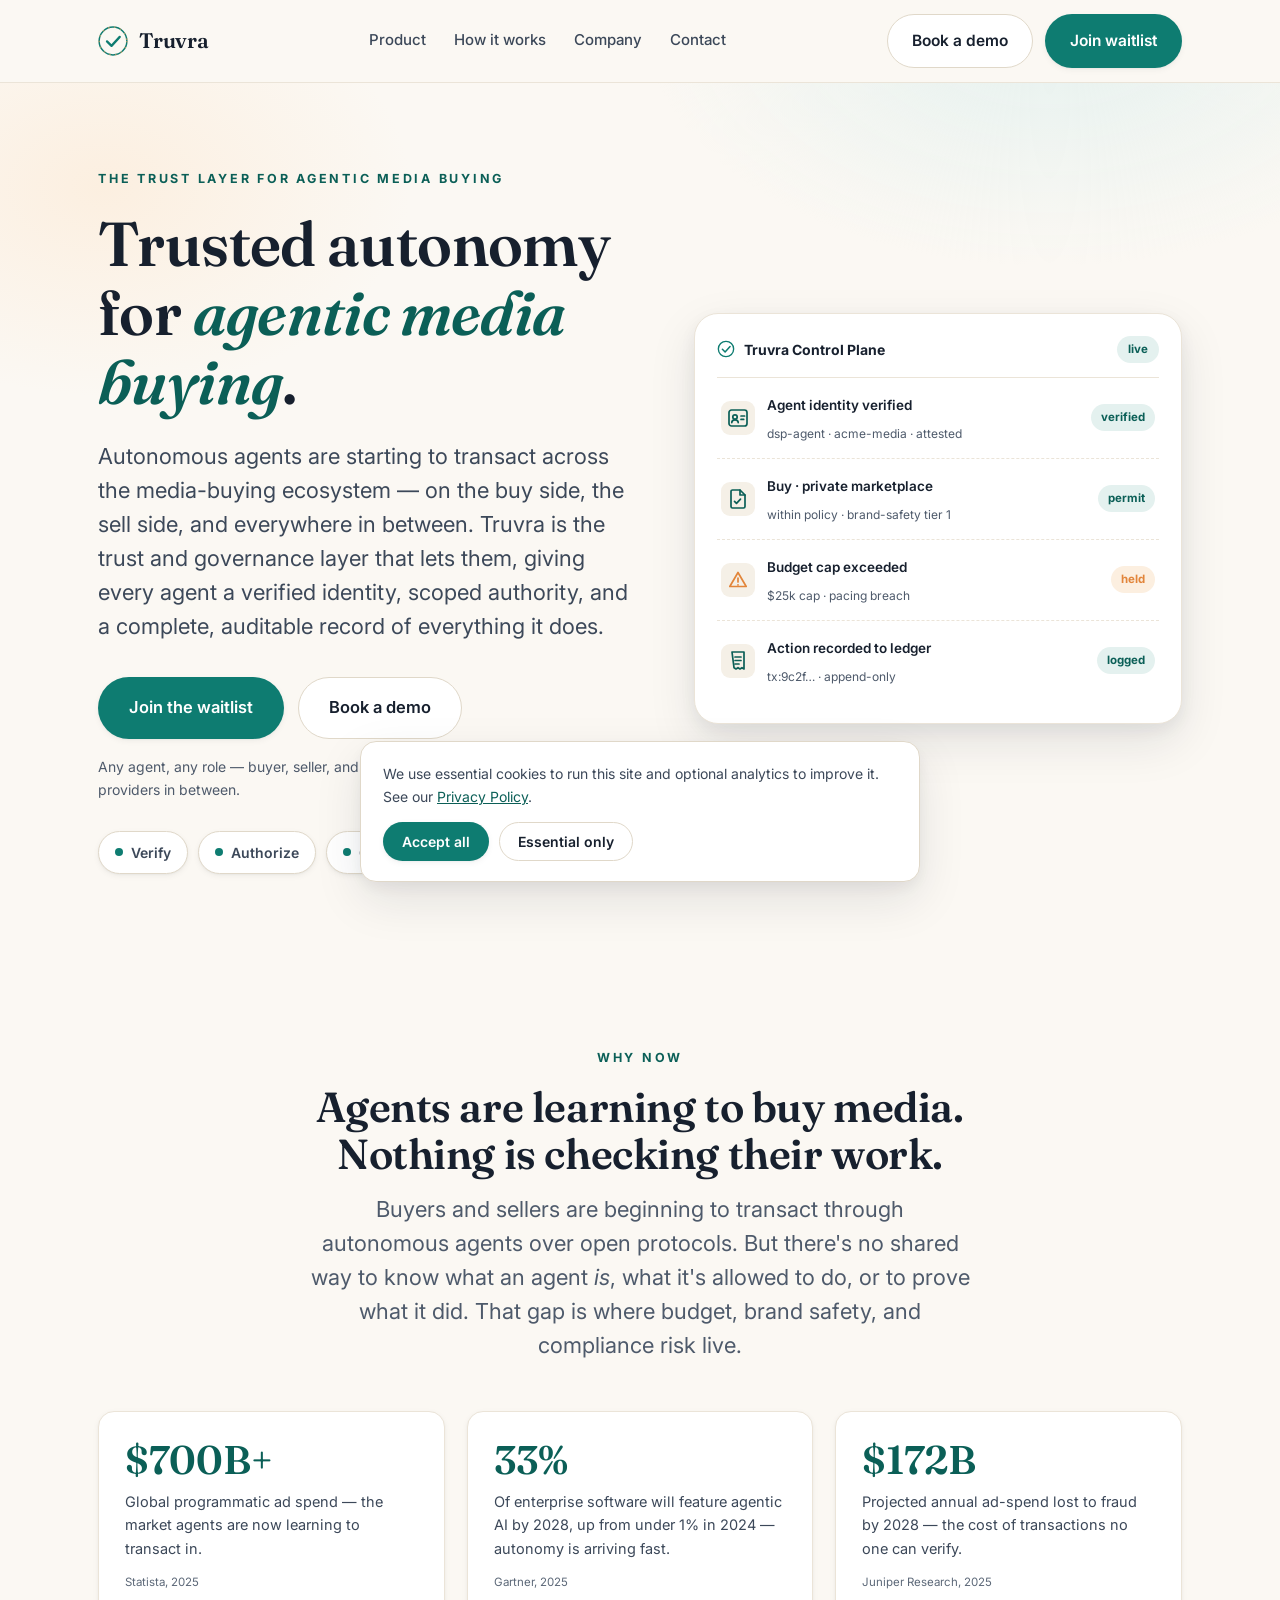
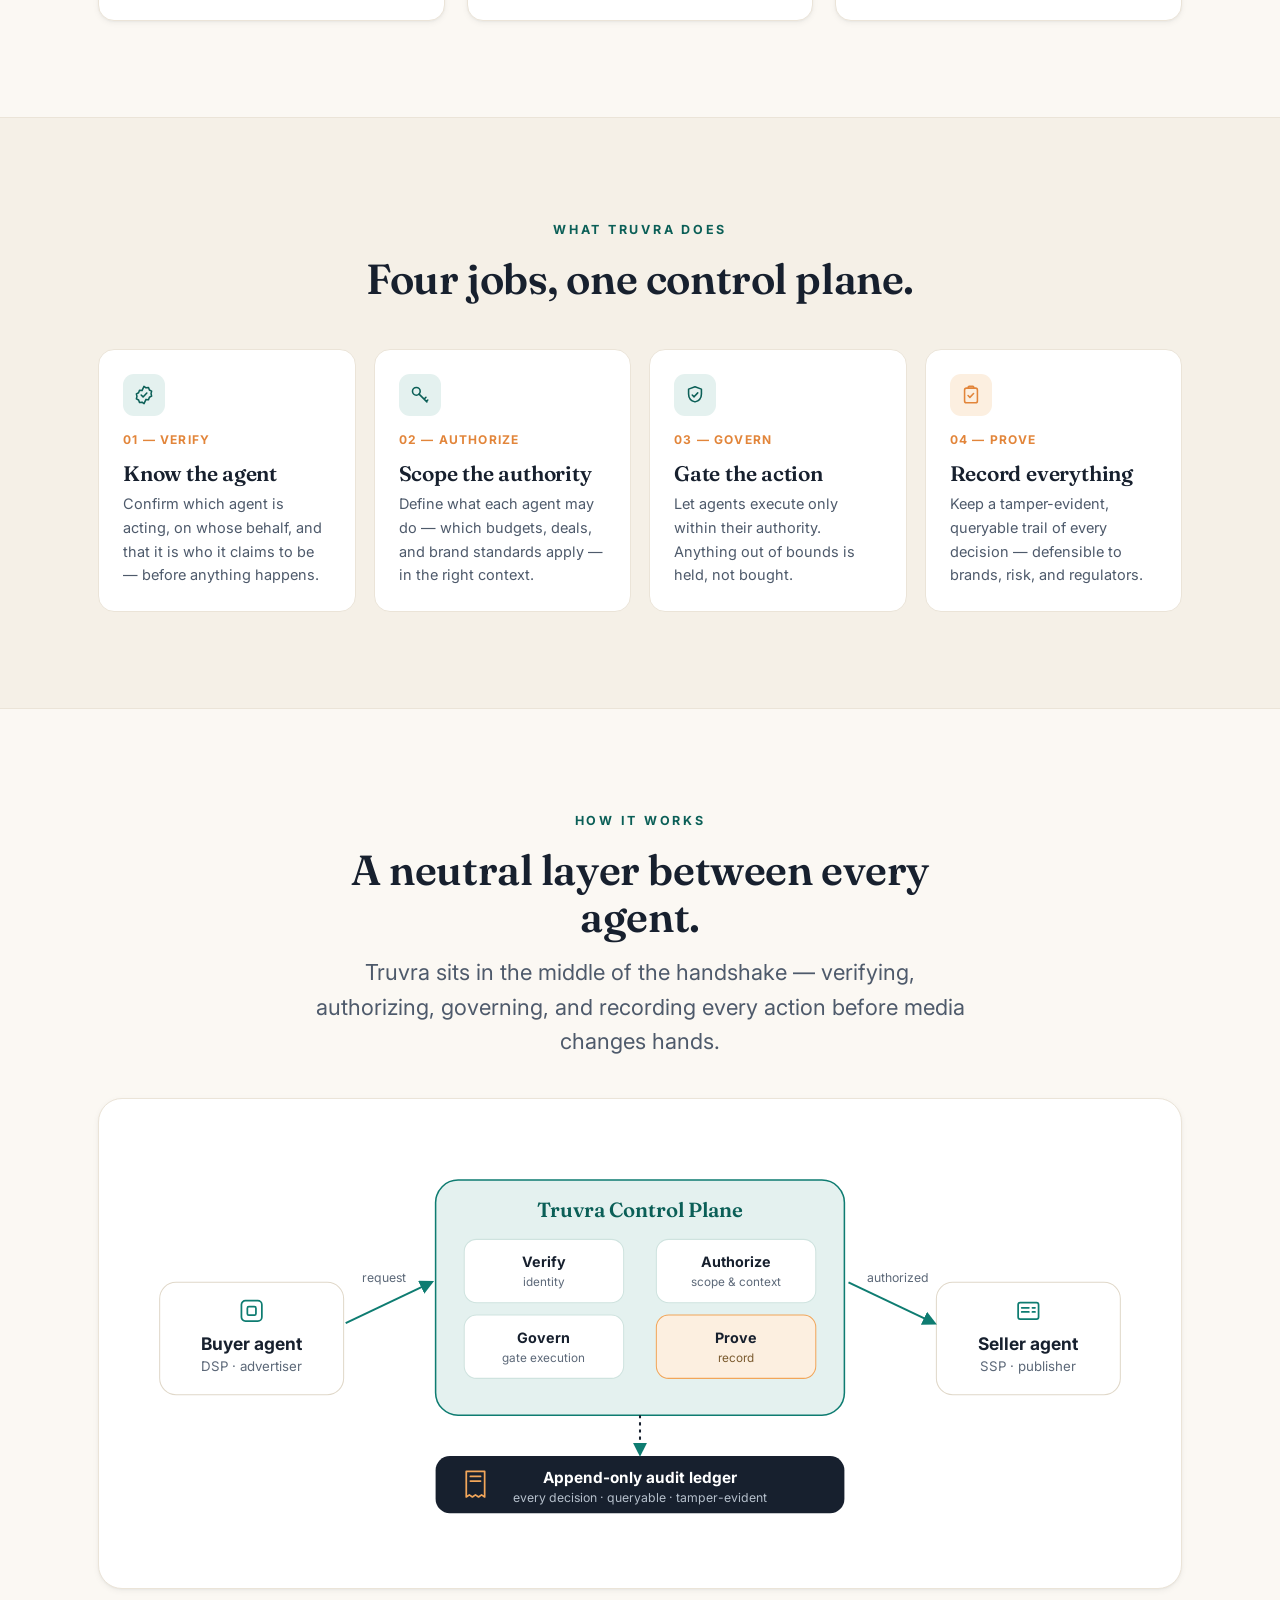
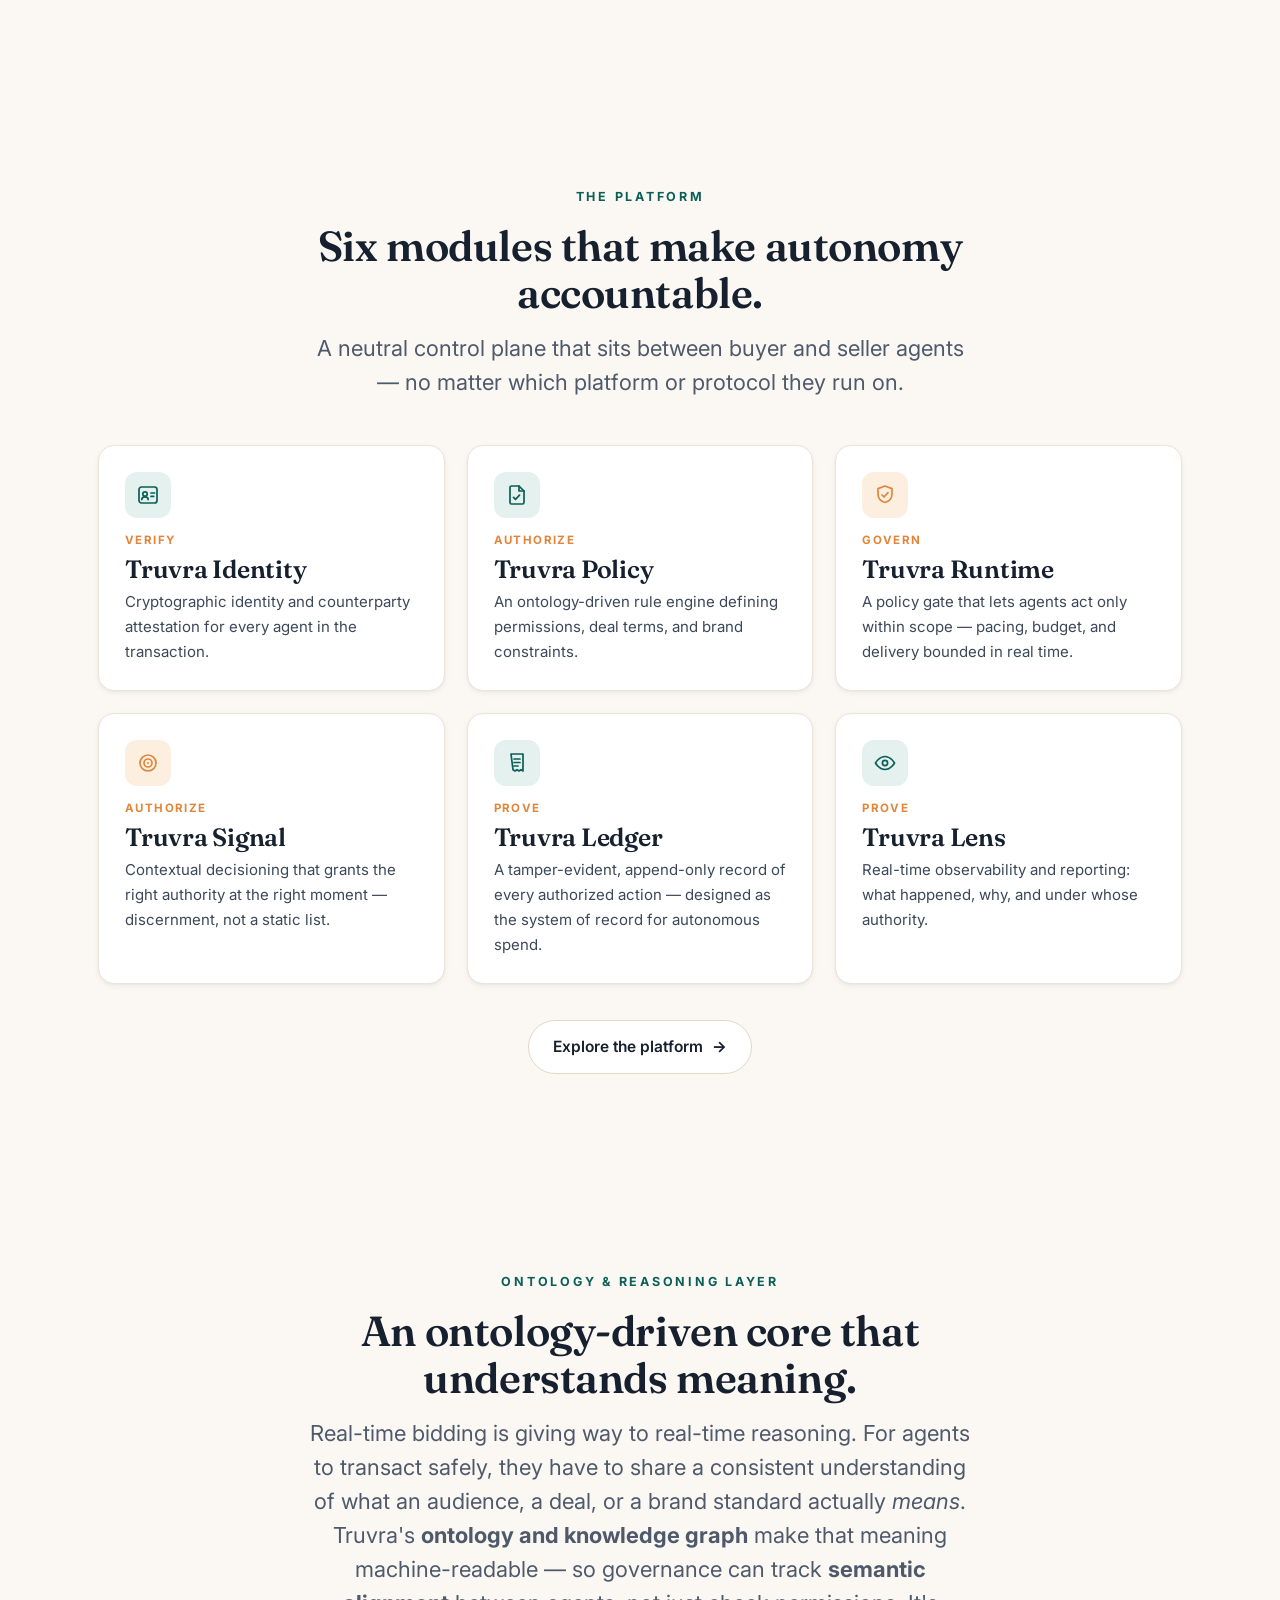
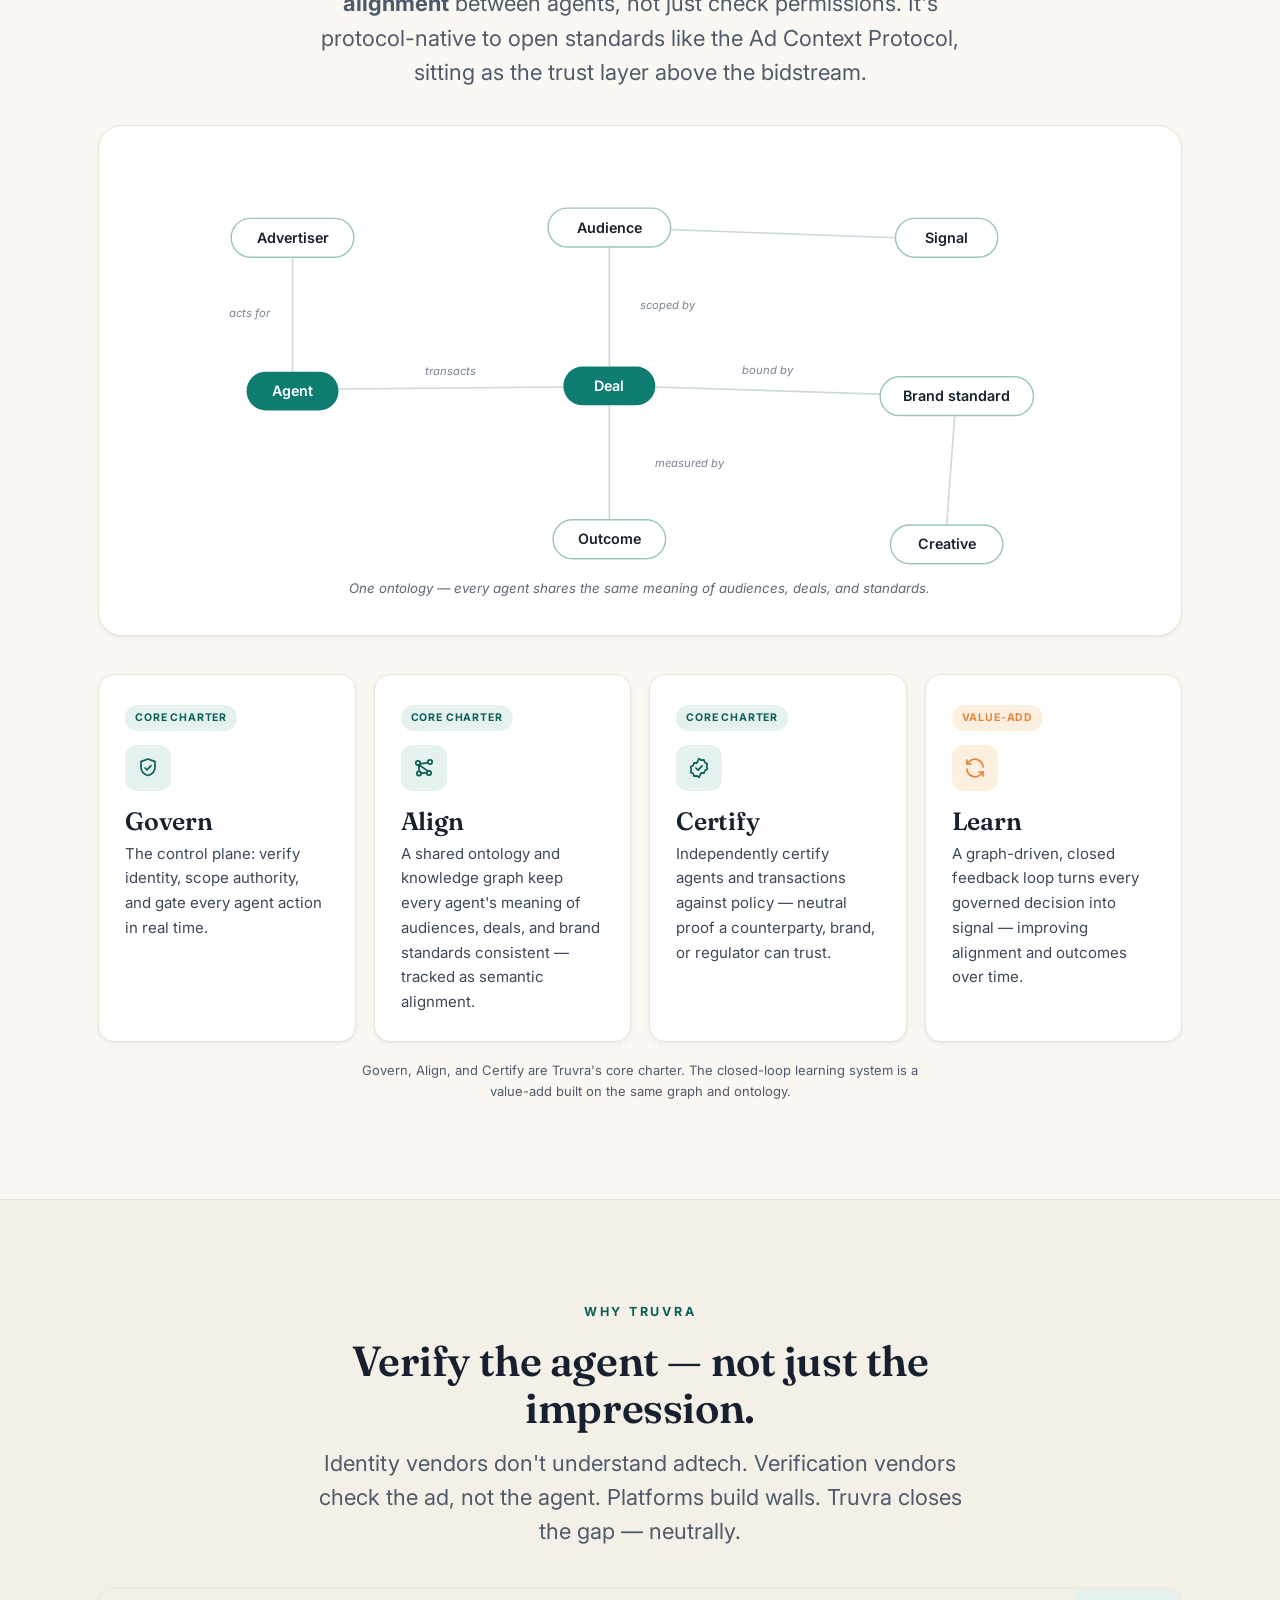
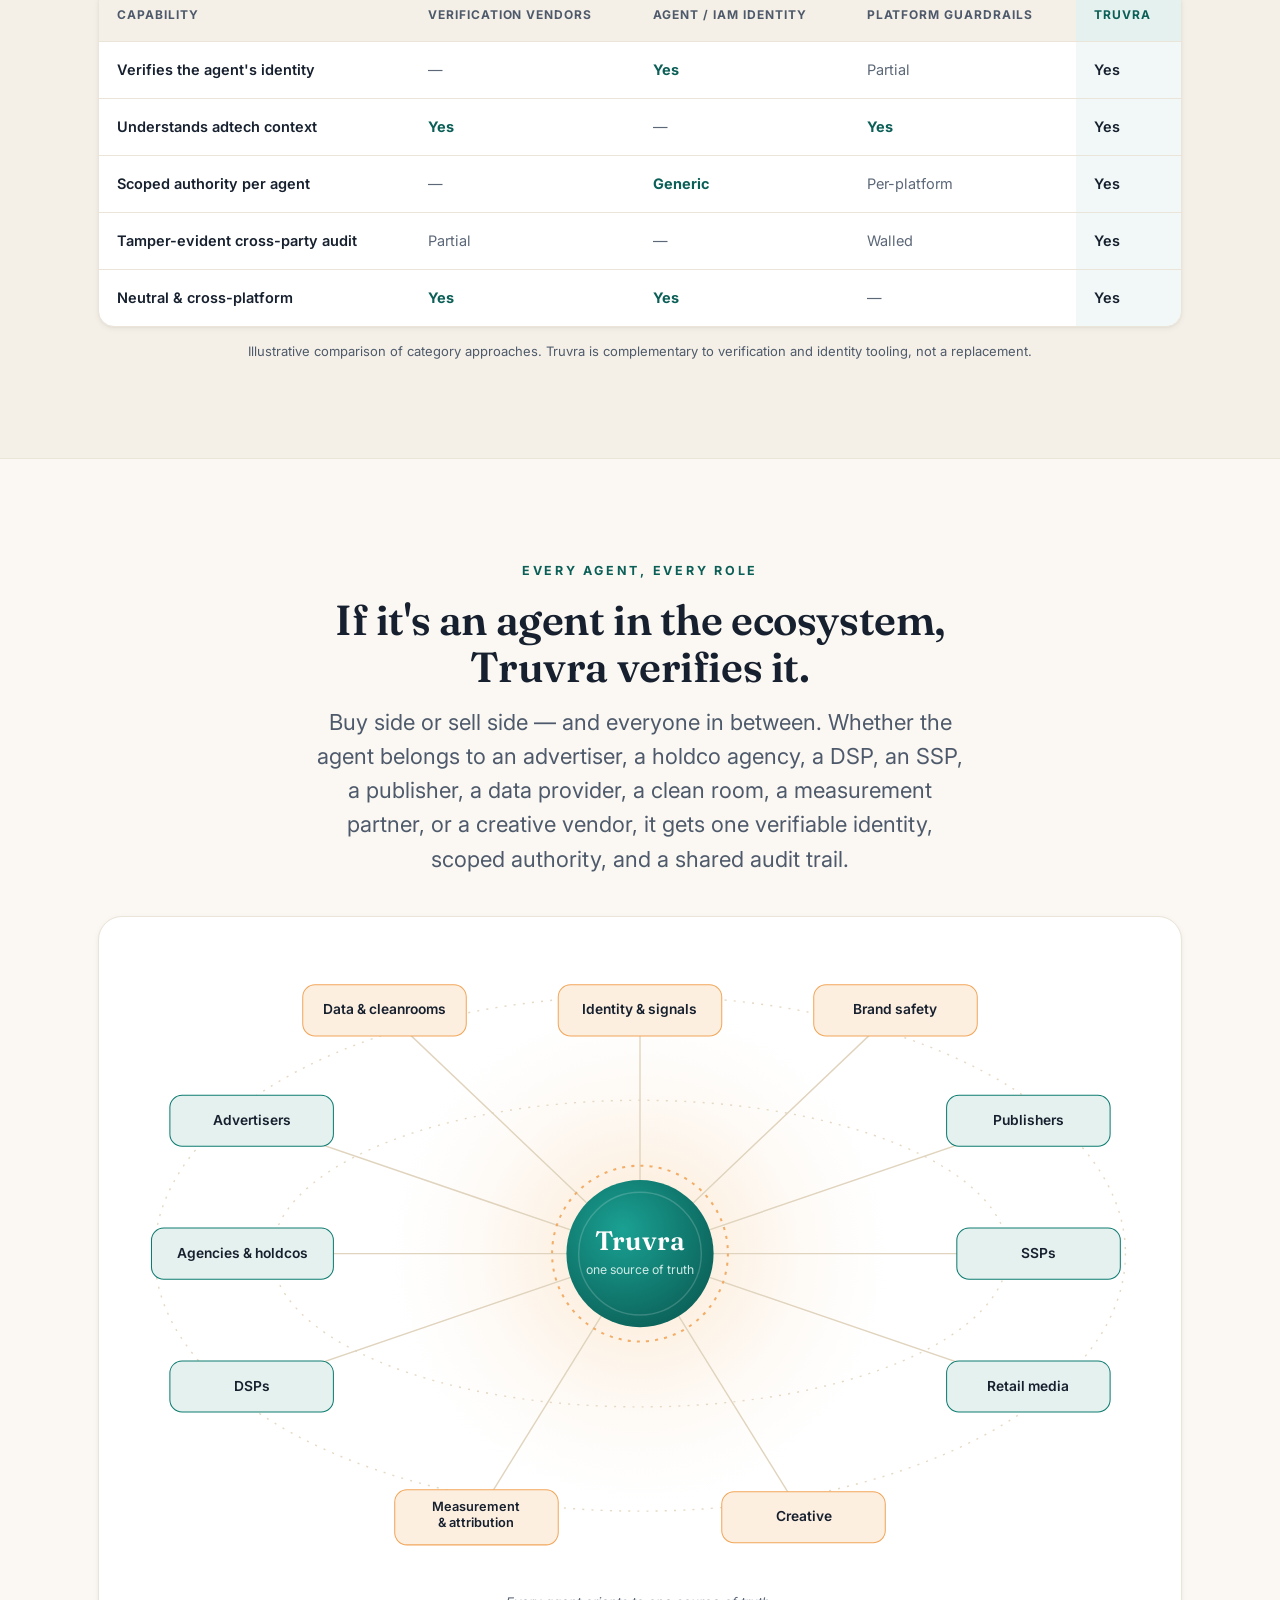
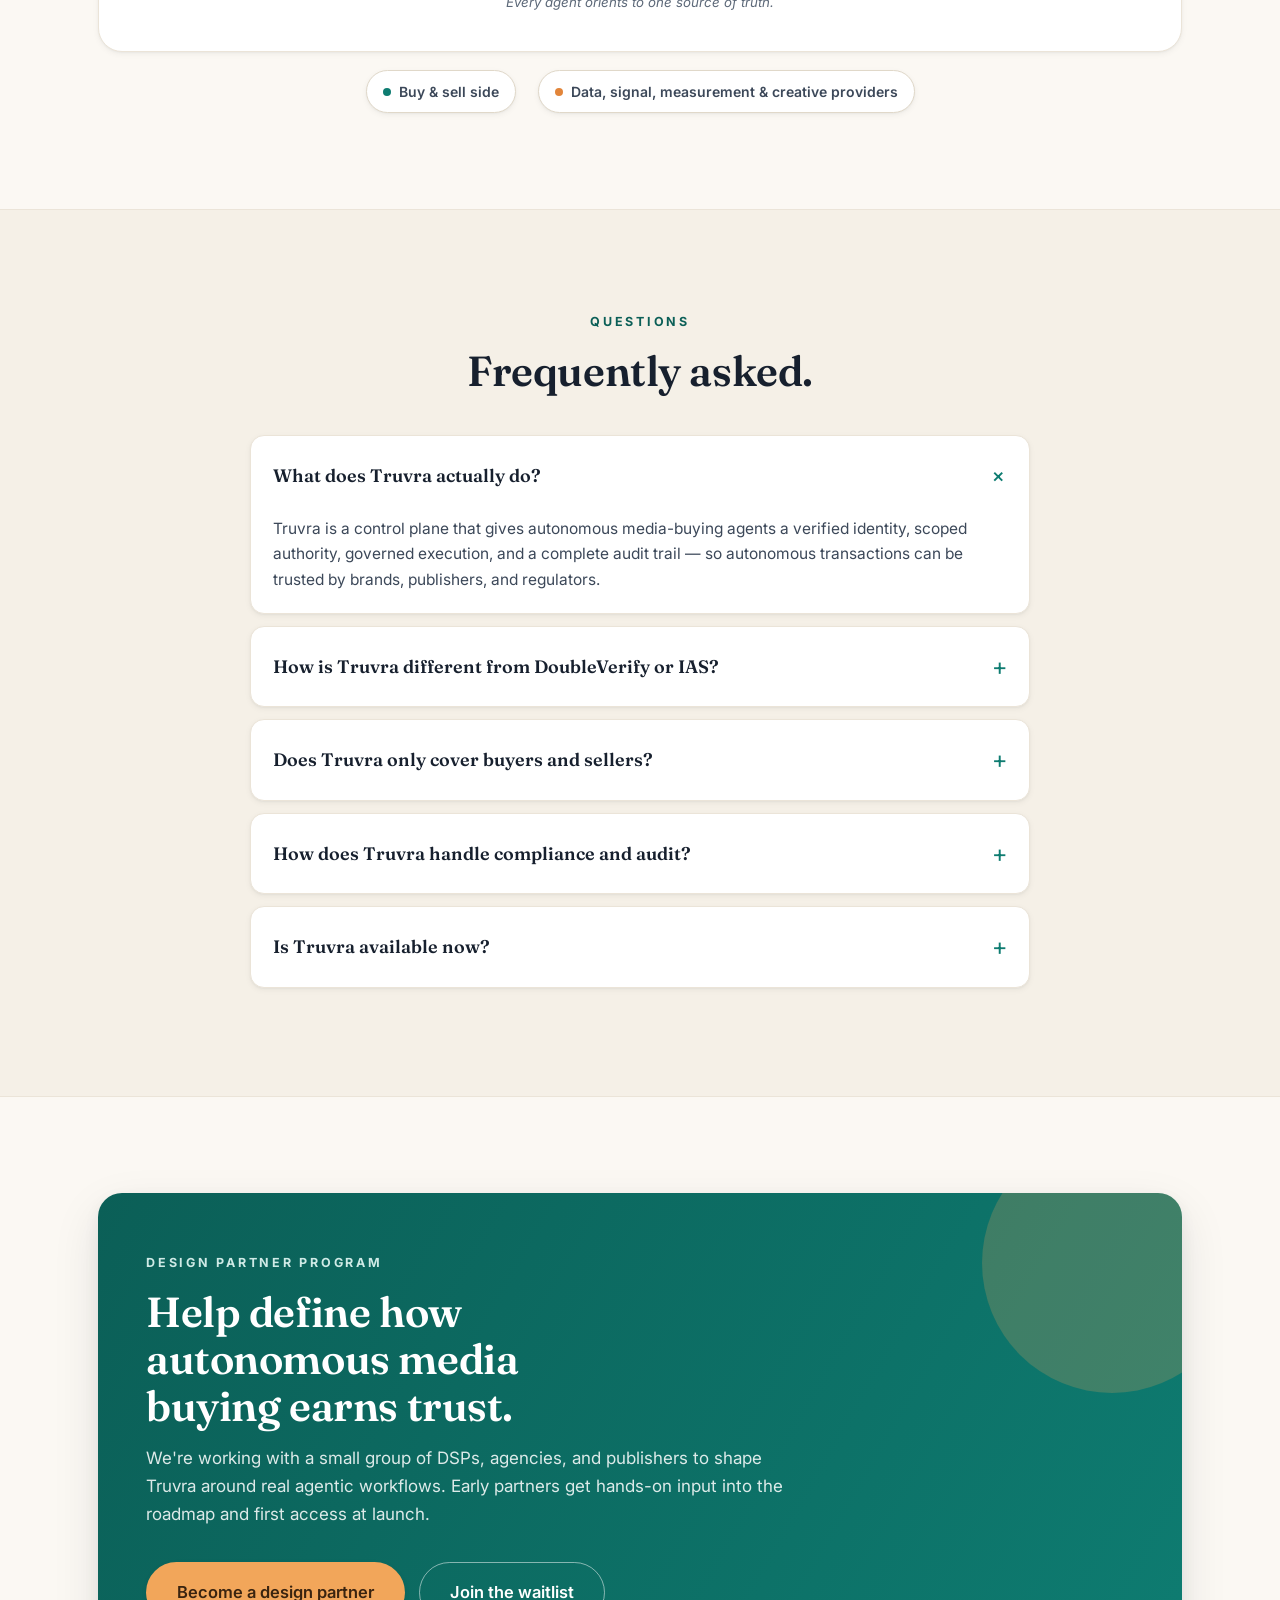
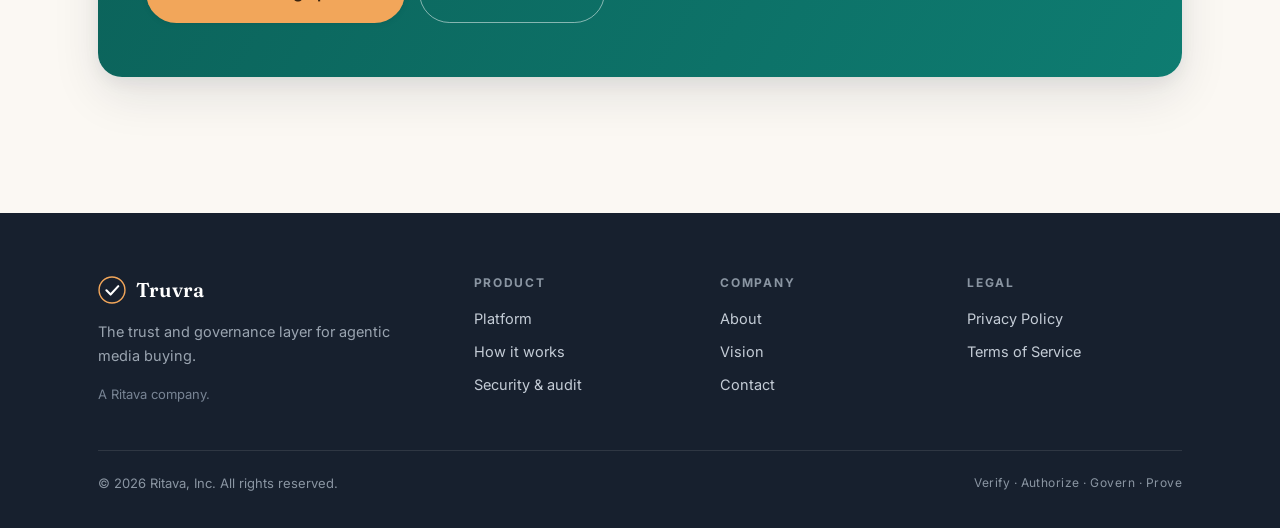
==== index.html @ 0cac8cd8 "Truvra site" ====
<!DOCTYPE html>
<html lang="en">
<head>
<meta charset="UTF-8">
<meta name="viewport" content="width=device-width, initial-scale=1.0">
<title>Truvra — The Trust Layer for Agentic Media Buying</title>
<meta name="description" content="Truvra is the trust and governance layer for agentic media buying. It verifies every agent in the ecosystem — buy side, sell side, and intermediaries like data providers, clean rooms, identity, measurement, and creative — with scoped authority and a complete audit trail.">
<link rel="canonical" href="https://truvra.ai/">
<meta name="theme-color" content="#FBF8F3">
<meta property="og:title" content="Truvra — The Trust Layer for Agentic Media Buying">
<meta property="og:description" content="Verify the agent, not just the impression. Verified identity, scoped authority, and a complete audit trail for autonomous media-buying agents.">
<meta property="og:type" content="website">
<meta property="og:url" content="https://truvra.ai/">
<meta property="og:site_name" content="Truvra">
<meta property="og:image" content="https://truvra.ai/og-image.png">
<meta property="og:image:width" content="1200">
<meta property="og:image:height" content="630">
<meta property="og:image:alt" content="Truvra — the trust layer for agentic media buying">
<meta name="twitter:card" content="summary_large_image">
<meta name="twitter:title" content="Truvra — The Trust Layer for Agentic Media Buying">
<meta name="twitter:description" content="Verify the agent, not just the impression — verified identity, scoped authority, and a complete audit trail for autonomous media buying.">
<meta name="twitter:image" content="https://truvra.ai/og-image.png">
<link rel="icon" href="favicon.svg" type="image/svg+xml">
<link rel="icon" href="favicon-32.png" sizes="32x32">
<link rel="apple-touch-icon" href="apple-touch-icon.png">
<link rel="preconnect" href="https://fonts.googleapis.com">
<link rel="preconnect" href="https://fonts.gstatic.com" crossorigin>
<link href="https://fonts.googleapis.com/css2?family=Fraunces:ital,opsz,wght@0,9..144,400..600;1,9..144,400..600&family=Inter:wght@400;500;600;700&display=swap" rel="stylesheet">
<link rel="stylesheet" href="styles.css">
<script type="application/ld+json">
{"@context":"https://schema.org","@type":"Organization","name":"Truvra","legalName":"Ritava, Inc.","url":"https://truvra.ai","logo":"https://truvra.ai/icon-512.png","description":"The trust and governance layer for agentic media buying.","email":"hello@truvra.ai"}
</script>
<script type="application/ld+json">
{"@context":"https://schema.org","@type":"FAQPage","mainEntity":[
{"@type":"Question","name":"What does Truvra actually do?","acceptedAnswer":{"@type":"Answer","text":"Truvra is a control plane that gives autonomous media-buying agents a verified identity, scoped authority, governed execution, and a complete audit trail — so autonomous transactions can be trusted by brands, publishers, and regulators."}},
{"@type":"Question","name":"How is Truvra different from verification vendors like DoubleVerify or IAS?","acceptedAnswer":{"@type":"Answer","text":"Those vendors verify the ad impression — viewability, brand safety, fraud. Truvra verifies the agent itself: who it is, whether it is authorized, and what it did. It is complementary, not a replacement."}},
{"@type":"Question","name":"Does Truvra only cover buyers and sellers?","acceptedAnswer":{"@type":"Answer","text":"No. Truvra verifies any agent in the media-buying ecosystem: advertisers, agencies and holdcos, DSPs, SSPs, publishers and retail media, plus intermediaries such as data providers, aggregators, clean rooms, identity and signal providers, measurement and attribution, brand safety, and creative."}},
{"@type":"Question","name":"How does Truvra handle compliance and audit?","acceptedAnswer":{"@type":"Answer","text":"Every authorized action is recorded to a tamper-evident, append-only ledger, with reporting designed for finance, risk, and regulatory frameworks like the EU AI Act in mind."}},
{"@type":"Question","name":"Is Truvra available now?","acceptedAnswer":{"@type":"Answer","text":"Truvra is pre-launch. Join the waitlist for launch access, or apply to the design partner program to help shape the product."}}
]}
</script>
</head>
<body>
<a class="skip" href="#main">Skip to content</a>

<!-- icon sprite -->
<svg style="position:absolute;width:0;height:0" aria-hidden="true" focusable="false"><defs>
<symbol id="i-identity" viewBox="0 0 24 24" fill="none" stroke="currentColor" stroke-width="1.7" stroke-linecap="round" stroke-linejoin="round"><rect x="3" y="4" width="18" height="16" rx="2.5"/><circle cx="9" cy="11" r="2.2"/><path d="M5.8 16.6c0-1.9 1.6-2.7 3.2-2.7s3.2.8 3.2 2.7"/><path d="M15 10h3.6M15 13.4h2.7"/></symbol>
<symbol id="i-policy" viewBox="0 0 24 24" fill="none" stroke="currentColor" stroke-width="1.7" stroke-linecap="round" stroke-linejoin="round"><path d="M14 3H6.5A1.5 1.5 0 0 0 5 4.5v15A1.5 1.5 0 0 0 6.5 21h11a1.5 1.5 0 0 0 1.5-1.5V8z"/><path d="M14 3v5h5"/><path d="M8.5 14.4l2 2 4-4.2"/></symbol>
<symbol id="i-runtime" viewBox="0 0 24 24" fill="none" stroke="currentColor" stroke-width="1.7" stroke-linecap="round" stroke-linejoin="round"><path d="M12 3l7 2.6v5.2c0 4.6-3.1 7.6-7 8.7-3.9-1.1-7-4.1-7-8.7V5.6z"/><path d="M9 12l2 2 4-4.3"/></symbol>
<symbol id="i-signal" viewBox="0 0 24 24" fill="none" stroke="currentColor" stroke-width="1.7" stroke-linecap="round" stroke-linejoin="round"><circle cx="12" cy="12" r="8"/><circle cx="12" cy="12" r="4"/><circle cx="12" cy="12" r="1" fill="currentColor" stroke="none"/></symbol>
<symbol id="i-ledger" viewBox="0 0 24 24" fill="none" stroke="currentColor" stroke-width="1.7" stroke-linecap="round" stroke-linejoin="round"><path d="M6 3h12v17l-2-1.3-2 1.3-2-1.3-2 1.3-2-1.3z"/><path d="M9 8h6M9 11.5h6M9 15h4"/></symbol>
<symbol id="i-lens" viewBox="0 0 24 24" fill="none" stroke="currentColor" stroke-width="1.7" stroke-linecap="round" stroke-linejoin="round"><path d="M2.5 12S6 5.5 12 5.5 21.5 12 21.5 12 18 18.5 12 18.5 2.5 12 2.5 12z"/><circle cx="12" cy="12" r="2.6"/></symbol>
<symbol id="i-verify" viewBox="0 0 24 24" fill="none" stroke="currentColor" stroke-width="1.7" stroke-linecap="round" stroke-linejoin="round"><path d="M12 2.6l2.2 1.6 2.7-.3 1 2.6 2.4 1.3-.6 2.7.6 2.7-2.4 1.3-1 2.6-2.7-.3L12 21.4l-2.2-1.6-2.7.3-1-2.6-2.4-1.3.6-2.7-.6-2.7 2.4-1.3 1-2.6 2.7.3z"/><path d="M8.9 12l2.1 2.1 4.1-4.3"/></symbol>
<symbol id="i-key" viewBox="0 0 24 24" fill="none" stroke="currentColor" stroke-width="1.7" stroke-linecap="round" stroke-linejoin="round"><circle cx="8" cy="8" r="4.2"/><path d="M11 11l8.5 8.5M16.5 16.5l2-2M19 19l1.5-1.5"/></symbol>
<symbol id="i-clipboard" viewBox="0 0 24 24" fill="none" stroke="currentColor" stroke-width="1.7" stroke-linecap="round" stroke-linejoin="round"><rect x="5" y="4.5" width="14" height="16" rx="2"/><path d="M9 4.5V3.6a1 1 0 0 1 1-1h4a1 1 0 0 1 1 1v.9"/><path d="M8.8 12.6l2 2 4-4.2"/></symbol>
<symbol id="i-alert" viewBox="0 0 24 24" fill="none" stroke="currentColor" stroke-width="1.7" stroke-linecap="round" stroke-linejoin="round"><path d="M12 4.5l8.2 14h-16.4z"/><path d="M12 10v4M12 16.8v.1"/></symbol>
<symbol id="i-agent" viewBox="0 0 24 24" fill="none" stroke="currentColor" stroke-width="1.7" stroke-linecap="round" stroke-linejoin="round"><rect x="6" y="6" width="12" height="12" rx="2.4"/><rect x="9.5" y="9.5" width="5" height="5" rx="1"/><path d="M9 6V3.6M15 6V3.6M9 20.4V18M15 20.4V18M6 9H3.6M6 15H3.6M20.4 9H18M20.4 15H18"/></symbol>
<symbol id="i-brand" viewBox="0 0 24 24" fill="none" stroke="currentColor" stroke-width="1.7" stroke-linecap="round" stroke-linejoin="round"><rect x="5" y="3.5" width="14" height="17" rx="1.5"/><path d="M9 7h2M13 7h2M9 10.5h2M13 10.5h2M9 14h2M13 14h2"/><path d="M10.5 20.5v-3h3v3"/></symbol>
<symbol id="i-publisher" viewBox="0 0 24 24" fill="none" stroke="currentColor" stroke-width="1.7" stroke-linecap="round" stroke-linejoin="round"><rect x="3.5" y="5" width="17" height="14" rx="1.8"/><path d="M7 9h6M7 12h6M7 15h4M15.5 9h2.5M15.5 12.5h2.5"/></symbol>
<symbol id="i-risk" viewBox="0 0 24 24" fill="none" stroke="currentColor" stroke-width="1.7" stroke-linecap="round" stroke-linejoin="round"><path d="M12 4v16M7.5 20h9M5 8.5h14"/><path d="M5 8.5L2.8 13a2.6 2.6 0 0 0 4.4 0z"/><path d="M19 8.5L16.8 13a2.6 2.6 0 0 0 4.4 0z"/><path d="M12 5.2L5.2 8M12 5.2L18.8 8"/></symbol>
<symbol id="i-compass" viewBox="0 0 24 24" fill="none" stroke="currentColor" stroke-width="1.7" stroke-linecap="round" stroke-linejoin="round"><circle cx="12" cy="12" r="8.5"/><path d="M15.4 8.6l-1.7 4.7-4.7 1.7 1.7-4.7z"/></symbol>
<symbol id="i-check" viewBox="0 0 24 24" fill="none" stroke="currentColor" stroke-width="2" stroke-linecap="round" stroke-linejoin="round"><path d="M5 12.5l4.5 4.5L19 7"/></symbol>
<symbol id="i-database" viewBox="0 0 24 24" fill="none" stroke="currentColor" stroke-width="1.7" stroke-linecap="round" stroke-linejoin="round"><ellipse cx="12" cy="6" rx="7" ry="3"/><path d="M5 6v12c0 1.7 3.1 3 7 3s7-1.3 7-3V6"/><path d="M5 12c0 1.7 3.1 3 7 3s7-1.3 7-3"/></symbol>
<symbol id="i-graph" viewBox="0 0 24 24" fill="none" stroke="currentColor" stroke-width="1.7" stroke-linecap="round" stroke-linejoin="round"><circle cx="6" cy="7" r="2.2"/><circle cx="18" cy="6" r="2.2"/><circle cx="17" cy="17" r="2.2"/><circle cx="7" cy="17.5" r="2.2"/><path d="M8.1 7.8l7.8-1.2M7.6 9.1l8.6 6.3M9 17.2l6-.4M6.7 9.1l.6 6.3"/></symbol>
<symbol id="i-loop" viewBox="0 0 24 24" fill="none" stroke="currentColor" stroke-width="1.7" stroke-linecap="round" stroke-linejoin="round"><path d="M20 11A8 8 0 0 0 6.3 5.7L4 8"/><path d="M4 13a8 8 0 0 0 13.7 5.3L20 16"/><path d="M4 4v4h4M20 20v-4h-4"/></symbol>
</defs></svg>

<!-- NAV -->
<nav class="nav">
  <div class="nav-inner">
    <a class="brand" href="index.html">
      <svg class="logo" viewBox="0 0 40 40" fill="none" aria-hidden="true"><circle cx="20" cy="20" r="18.5" stroke="#0E7C71" stroke-width="2"/><path d="M12 20.5L18 26.5L29 14.5" stroke="#0E7C71" stroke-width="3" stroke-linecap="round" stroke-linejoin="round"/><circle cx="20" cy="20" r="18.5" stroke="#F2A65A" stroke-width="2" stroke-dasharray="2 6" opacity="0.6"/></svg>
      Truvra
    </a>
    <div class="nav-links">
      <a href="product.html">Product</a>
      <a href="index.html#how">How it works</a>
      <a href="company.html">Company</a>
      <a href="contact.html">Contact</a>
    </div>
    <div class="nav-cta">
      <a class="btn btn-ghost" href="contact.html#demo">Book a demo</a>
      <a class="btn btn-primary" href="contact.html#waitlist">Join waitlist</a>
    </div>
    <button class="nav-toggle" aria-label="Open menu" aria-expanded="false">&#9776;</button>
  </div>
</nav>

<!-- HERO -->
<header class="hero" id="main" tabindex="-1">
  <div class="wrap hero-grid">
    <div>
      <span class="eyebrow">The trust layer for agentic media buying</span>
      <h1 style="margin-top:18px">Trusted autonomy for <span class="serif-em">agentic media buying</span>.</h1>
      <p class="lede">Autonomous agents are starting to transact across the media-buying ecosystem — on the buy side, the sell side, and everywhere in between. Truvra is the trust and governance layer that lets them, giving every agent a verified identity, scoped authority, and a complete, auditable record of everything it does.</p>
      <div class="hero-cta">
        <a class="btn btn-primary btn-lg" href="contact.html#waitlist">Join the waitlist</a>
        <a class="btn btn-ghost btn-lg" href="contact.html#demo">Book a demo</a>
      </div>
      <p class="hero-note">Any agent, any role — buyer, seller, and the data, signal, measurement &amp; creative providers in between.</p>
      <div class="pillars">
        <span class="chip"><span class="dot"></span>Verify</span>
        <span class="chip"><span class="dot"></span>Authorize</span>
        <span class="chip"><span class="dot"></span>Govern</span>
        <span class="chip warm"><span class="dot"></span>Prove</span>
      </div>
    </div>

    <div>
      <div class="cp-card">
        <div class="cp-head">
          <span class="cp-title">
            <svg width="18" height="18" viewBox="0 0 40 40" fill="none" aria-hidden="true"><circle cx="20" cy="20" r="17" stroke="#0E7C71" stroke-width="3"/><path d="M12 20.5L18 26.5L29 14.5" stroke="#0E7C71" stroke-width="3.4" stroke-linecap="round" stroke-linejoin="round"/></svg>
            Truvra Control Plane
          </span>
          <span class="cp-badge">live</span>
        </div>
        <div class="cp-row">
          <span class="cp-ic"><svg aria-hidden="true"><use href="#i-identity"/></svg></span>
          <span><span class="t">Agent identity verified</span><br><span class="s">dsp-agent · acme-media · attested</span></span>
          <span class="cp-status cp-ok">verified</span>
        </div>
        <div class="cp-row">
          <span class="cp-ic"><svg aria-hidden="true"><use href="#i-policy"/></svg></span>
          <span><span class="t">Buy · private marketplace</span><br><span class="s">within policy · brand-safety tier 1</span></span>
          <span class="cp-status cp-ok">permit</span>
        </div>
        <div class="cp-row">
          <span class="cp-ic hold"><svg aria-hidden="true"><use href="#i-alert"/></svg></span>
          <span><span class="t">Budget cap exceeded</span><br><span class="s">$25k cap · pacing breach</span></span>
          <span class="cp-status cp-hold">held</span>
        </div>
        <div class="cp-row">
          <span class="cp-ic"><svg aria-hidden="true"><use href="#i-ledger"/></svg></span>
          <span><span class="t">Action recorded to ledger</span><br><span class="s">tx:9c2f… · append-only</span></span>
          <span class="cp-status cp-ok">logged</span>
        </div>
      </div>
    </div>
  </div>
</header>


<!-- PROBLEM / WHY NOW -->
<section class="section" id="why">
  <div class="wrap">
    <div class="center mx-auto maxch reveal" style="margin-bottom:48px">
      <span class="eyebrow">Why now</span>
      <h2 style="margin-top:14px">Agents are learning to buy media. Nothing is checking their work.</h2>
      <p class="lede muted" style="margin-top:14px">Buyers and sellers are beginning to transact through autonomous agents over open protocols. But there's no shared way to know what an agent <em>is</em>, what it's allowed to do, or to prove what it did. That gap is where budget, brand safety, and compliance risk live.</p>
    </div>
    <div class="stats reveal">
      <div class="stat">
        <div class="num">$700B+</div>
        <div class="lab">Global programmatic ad spend — the market agents are now learning to transact in.</div>
        <div class="src">Statista, 2025</div>
      </div>
      <div class="stat">
        <div class="num">33%</div>
        <div class="lab">Of enterprise software will feature agentic AI by 2028, up from under 1% in 2024 — autonomy is arriving fast.</div>
        <div class="src">Gartner, 2025</div>
      </div>
      <div class="stat">
        <div class="num">$172B</div>
        <div class="lab">Projected annual ad-spend lost to fraud by 2028 — the cost of transactions no one can verify.</div>
        <div class="src">Juniper Research, 2025</div>
      </div>
    </div>
  </div>
</section>

<!-- FOUR VERBS -->
<section class="section" style="background:var(--cream-2);border-block:1px solid var(--line)">
  <div class="wrap">
    <div class="center mx-auto maxch reveal" style="margin-bottom:46px">
      <span class="eyebrow">What Truvra does</span>
      <h2 style="margin-top:14px">Four jobs, one control plane.</h2>
    </div>
    <div class="verbs reveal">
      <div class="verb"><div class="vic"><svg aria-hidden="true"><use href="#i-verify"/></svg></div><div class="n">01 — VERIFY</div><h3>Know the agent</h3><p>Confirm which agent is acting, on whose behalf, and that it is who it claims to be — before anything happens.</p></div>
      <div class="verb"><div class="vic"><svg aria-hidden="true"><use href="#i-key"/></svg></div><div class="n">02 — AUTHORIZE</div><h3>Scope the authority</h3><p>Define what each agent may do — which budgets, deals, and brand standards apply — in the right context.</p></div>
      <div class="verb"><div class="vic"><svg aria-hidden="true"><use href="#i-runtime"/></svg></div><div class="n">03 — GOVERN</div><h3>Gate the action</h3><p>Let agents execute only within their authority. Anything out of bounds is held, not bought.</p></div>
      <div class="verb"><div class="vic"><svg aria-hidden="true"><use href="#i-clipboard"/></svg></div><div class="n">04 — PROVE</div><h3>Record everything</h3><p>Keep a tamper-evident, queryable trail of every decision — defensible to brands, risk, and regulators.</p></div>
    </div>
  </div>
</section>

<!-- ARCHITECTURE DIAGRAM -->
<section class="section" id="how">
  <div class="wrap">
    <div class="center mx-auto maxch reveal" style="margin-bottom:40px">
      <span class="eyebrow">How it works</span>
      <h2 style="margin-top:14px">A neutral layer between every agent.</h2>
      <p class="lede muted" style="margin-top:14px">Truvra sits in the middle of the handshake — verifying, authorizing, governing, and recording every action before media changes hands.</p>
    </div>
    <div class="diagram reveal">
      <svg viewBox="0 0 1000 420" role="img" aria-label="Diagram: a buyer agent and a seller agent both transact through the Truvra control plane, which verifies, authorizes, governs, and records each action to an append-only ledger.">
        <defs>
          <marker id="arr" viewBox="0 0 10 10" refX="8" refY="5" markerWidth="7" markerHeight="7" orient="auto-start-reverse"><path d="M0 0L10 5L0 10z" fill="#0E7C71"/></marker>
        </defs>
        <!-- buyer -->
        <rect x="30" y="150" width="180" height="110" rx="16" fill="#FFFFFF" stroke="#E0D8C9"/>
        <g transform="translate(110,168)" fill="none" stroke="#0E7C71" stroke-width="1.7" stroke-linecap="round" stroke-linejoin="round"><rect x="0" y="0" width="20" height="20" rx="4"/><rect x="5.8" y="5.8" width="8.4" height="8.4" rx="1.5"/></g>
        <text x="120" y="216" font-family="Inter,sans-serif" font-size="17" font-weight="700" fill="#17202E" text-anchor="middle">Buyer agent</text>
        <text x="120" y="237" font-family="Inter,sans-serif" font-size="13" fill="#5C6878" text-anchor="middle">DSP · advertiser</text>
        <!-- seller -->
        <rect x="790" y="150" width="180" height="110" rx="16" fill="#FFFFFF" stroke="#E0D8C9"/>
        <g transform="translate(870,168)" fill="none" stroke="#0E7C71" stroke-width="1.7" stroke-linecap="round" stroke-linejoin="round"><rect x="0" y="2" width="20" height="16" rx="2"/><path d="M3.5 7h7M3.5 11h7M14 7h2.5M14 11h2.5"/></g>
        <text x="880" y="216" font-family="Inter,sans-serif" font-size="17" font-weight="700" fill="#17202E" text-anchor="middle">Seller agent</text>
        <text x="880" y="237" font-family="Inter,sans-serif" font-size="13" fill="#5C6878" text-anchor="middle">SSP · publisher</text>
        <!-- control plane -->
        <rect x="300" y="50" width="400" height="230" rx="22" fill="#E4F1EF" stroke="#0E7C71" stroke-width="1.5"/>
        <text x="500" y="86" font-family="Fraunces,serif" font-size="20" font-weight="600" fill="#0B5F57" text-anchor="middle">Truvra Control Plane</text>
        <g>
          <rect x="328" y="108" width="156" height="62" rx="12" fill="#FFFFFF" stroke="#CFE3DF"/>
          <text x="406" y="135" font-family="Inter,sans-serif" font-size="14" font-weight="700" fill="#17202E" text-anchor="middle">Verify</text>
          <text x="406" y="154" font-family="Inter,sans-serif" font-size="11.5" fill="#5C6878" text-anchor="middle">identity</text>
          <rect x="516" y="108" width="156" height="62" rx="12" fill="#FFFFFF" stroke="#CFE3DF"/>
          <text x="594" y="135" font-family="Inter,sans-serif" font-size="14" font-weight="700" fill="#17202E" text-anchor="middle">Authorize</text>
          <text x="594" y="154" font-family="Inter,sans-serif" font-size="11.5" fill="#5C6878" text-anchor="middle">scope &amp; context</text>
          <rect x="328" y="182" width="156" height="62" rx="12" fill="#FFFFFF" stroke="#CFE3DF"/>
          <text x="406" y="209" font-family="Inter,sans-serif" font-size="14" font-weight="700" fill="#17202E" text-anchor="middle">Govern</text>
          <text x="406" y="228" font-family="Inter,sans-serif" font-size="11.5" fill="#5C6878" text-anchor="middle">gate execution</text>
          <rect x="516" y="182" width="156" height="62" rx="12" fill="#FCEFE0" stroke="#F2A65A"/>
          <text x="594" y="209" font-family="Inter,sans-serif" font-size="14" font-weight="700" fill="#17202E" text-anchor="middle">Prove</text>
          <text x="594" y="228" font-family="Inter,sans-serif" font-size="11.5" fill="#7A5A2E" text-anchor="middle">record</text>
        </g>
        <!-- arrows -->
        <line x1="212" y1="190" x2="296" y2="150" stroke="#0E7C71" stroke-width="2" marker-end="url(#arr)"/>
        <text x="250" y="150" font-family="Inter,sans-serif" font-size="12" fill="#5C6878" text-anchor="middle">request</text>
        <line x1="704" y1="150" x2="788" y2="190" stroke="#0E7C71" stroke-width="2" marker-end="url(#arr)"/>
        <text x="752" y="150" font-family="Inter,sans-serif" font-size="12" fill="#5C6878" text-anchor="middle">authorized</text>
        <!-- ledger strip -->
        <rect x="300" y="320" width="400" height="56" rx="14" fill="#17202E"/>
        <g transform="translate(330,335)" fill="none" stroke="#F2A65A" stroke-width="1.7" stroke-linecap="round" stroke-linejoin="round"><path d="M0 0h18v25l-3-2-3 2-3-2-3 2-3-2-3 2z"/><path d="M4 5h10M4 9.5h10"/></g>
        <text x="500" y="346" font-family="Inter,sans-serif" font-size="15" font-weight="700" fill="#FFFFFF" text-anchor="middle">Append-only audit ledger</text>
        <text x="500" y="365" font-family="Inter,sans-serif" font-size="12" fill="#B6C0CC" text-anchor="middle">every decision · queryable · tamper-evident</text>
        <line x1="500" y1="280" x2="500" y2="318" stroke="#17202E" stroke-width="2" stroke-dasharray="3 4" marker-end="url(#arr)"/>
      </svg>
    </div>
  </div>
</section>

<!-- PRODUCT MODULES -->
<section class="section" id="platform">
  <div class="wrap">
    <div class="center mx-auto maxch reveal" style="margin-bottom:46px">
      <span class="eyebrow">The platform</span>
      <h2 style="margin-top:14px">Six modules that make autonomy accountable.</h2>
      <p class="lede muted" style="margin-top:14px">A neutral control plane that sits between buyer and seller agents — no matter which platform or protocol they run on.</p>
    </div>
    <div class="grid-3 reveal">
      <div class="card"><div class="ic"><svg aria-hidden="true"><use href="#i-identity"/></svg></div><h3><span class="kicker">Verify</span>Truvra Identity</h3><p>Cryptographic identity and counterparty attestation for every agent in the transaction.</p></div>
      <div class="card"><div class="ic"><svg aria-hidden="true"><use href="#i-policy"/></svg></div><h3><span class="kicker">Authorize</span>Truvra Policy</h3><p>An ontology-driven rule engine defining permissions, deal terms, and brand constraints.</p></div>
      <div class="card warm"><div class="ic"><svg aria-hidden="true"><use href="#i-runtime"/></svg></div><h3><span class="kicker">Govern</span>Truvra Runtime</h3><p>A policy gate that lets agents act only within scope — pacing, budget, and delivery bounded in real time.</p></div>
      <div class="card warm"><div class="ic"><svg aria-hidden="true"><use href="#i-signal"/></svg></div><h3><span class="kicker">Authorize</span>Truvra Signal</h3><p>Contextual decisioning that grants the right authority at the right moment — discernment, not a static list.</p></div>
      <div class="card"><div class="ic"><svg aria-hidden="true"><use href="#i-ledger"/></svg></div><h3><span class="kicker">Prove</span>Truvra Ledger</h3><p>A tamper-evident, append-only record of every authorized action — designed as the system of record for autonomous spend.</p></div>
      <div class="card"><div class="ic"><svg aria-hidden="true"><use href="#i-lens"/></svg></div><h3><span class="kicker">Prove</span>Truvra Lens</h3><p>Real-time observability and reporting: what happened, why, and under whose authority.</p></div>
    </div>
    <div class="center" style="margin-top:36px">
      <a class="btn btn-ghost btn-arrow" href="product.html">Explore the platform</a>
    </div>
  </div>
</section>

<!-- ONTOLOGY CORE / REASONING LAYER -->
<section class="section" id="core">
  <div class="wrap">
    <div class="center mx-auto maxch reveal" style="margin-bottom:18px">
      <span class="eyebrow">Ontology &amp; reasoning layer</span>
      <h2 style="margin-top:14px">An ontology-driven core that understands meaning.</h2>
      <p class="lede muted" style="margin-top:14px">Real-time bidding is giving way to real-time reasoning. For agents to transact safely, they have to share a consistent understanding of what an audience, a deal, or a brand standard actually <em>means</em>. Truvra's <strong>ontology and knowledge graph</strong> make that meaning machine-readable — so governance can track <strong>semantic alignment</strong> between agents, not just check permissions. It's protocol-native to open standards like the Ad Context Protocol, sitting as the trust layer above the bidstream.</p>
    </div>

    <div class="diagram reveal" style="margin-top:36px">
      <svg viewBox="0 0 1000 440" role="img" aria-label="Truvra's ontology as a knowledge graph: an Agent acts for an Advertiser and transacts a Deal; an Audience, informed by Signals, is scoped by the Deal; the Deal is bound by a Brand standard, which Creative is checked against, and is measured by an Outcome. One shared ontology keeps every agent's meaning of these concepts consistent.">
        <g stroke="#CDDAD6" stroke-width="1.6" fill="none">
          <line x1="160" y1="99" x2="160" y2="211"/>
          <line x1="205" y1="228" x2="425" y2="226"/>
          <line x1="470" y1="89" x2="470" y2="206"/>
          <line x1="470" y1="244" x2="470" y2="356"/>
          <line x1="515" y1="226" x2="735" y2="233"/>
          <line x1="530" y1="72" x2="750" y2="80"/>
          <line x1="800" y1="361" x2="808" y2="254"/>
        </g>
        <g font-family="Inter,sans-serif" font-size="11" fill="#7A8493" font-style="italic" text-anchor="middle">
          <text x="118" y="158">acts for</text>
          <text x="315" y="214">transacts</text>
          <text x="527" y="150">scoped by</text>
          <text x="548" y="304">measured by</text>
          <text x="625" y="213">bound by</text>
        </g>
        <g font-family="Inter,sans-serif" font-size="14" font-weight="600" text-anchor="middle">
          <g fill="#ffffff" stroke="#9CC4BE" stroke-width="1.4">
            <rect x="100" y="61" width="120" height="38" rx="19"/>
            <rect x="410" y="51" width="120" height="38" rx="19"/>
            <rect x="415" y="356" width="110" height="38" rx="19"/>
            <rect x="750" y="61" width="100" height="38" rx="19"/>
            <rect x="735" y="216" width="150" height="38" rx="19"/>
            <rect x="745" y="361" width="110" height="38" rx="19"/>
          </g>
          <g fill="#17202E">
            <text x="160" y="85">Advertiser</text>
            <text x="470" y="75">Audience</text>
            <text x="470" y="380">Outcome</text>
            <text x="800" y="85">Signal</text>
            <text x="810" y="240">Brand standard</text>
            <text x="800" y="385">Creative</text>
          </g>
          <rect x="115" y="211" width="90" height="38" rx="19" fill="#0E7C71"/><text x="160" y="235" fill="#ffffff">Agent</text>
          <rect x="425" y="206" width="90" height="38" rx="19" fill="#0E7C71"/><text x="470" y="230" fill="#ffffff">Deal</text>
        </g>
        <text x="500" y="428" text-anchor="middle" font-family="Inter,sans-serif" font-size="13" fill="#5C6878" font-style="italic">One ontology — every agent shares the same meaning of audiences, deals, and standards.</text>
      </svg>
    </div>

    <div class="grid-4 reveal" style="margin-top:38px">
      <div class="card stage"><span class="tag-core">Core charter</span><div class="ic"><svg aria-hidden="true"><use href="#i-runtime"/></svg></div><h3>Govern</h3><p>The control plane: verify identity, scope authority, and gate every agent action in real time.</p></div>
      <div class="card stage"><span class="tag-core">Core charter</span><div class="ic"><svg aria-hidden="true"><use href="#i-graph"/></svg></div><h3>Align</h3><p>A shared ontology and knowledge graph keep every agent's meaning of audiences, deals, and brand standards consistent — tracked as semantic alignment.</p></div>
      <div class="card stage"><span class="tag-core">Core charter</span><div class="ic"><svg aria-hidden="true"><use href="#i-verify"/></svg></div><h3>Certify</h3><p>Independently certify agents and transactions against policy — neutral proof a counterparty, brand, or regulator can trust.</p></div>
      <div class="card stage warm"><span class="tag-add">Value-add</span><div class="ic"><svg aria-hidden="true"><use href="#i-loop"/></svg></div><h3>Learn</h3><p>A graph-driven, closed feedback loop turns every governed decision into signal — improving alignment and outcomes over time.</p></div>
    </div>
    <p class="muted center" style="font-size:13px;margin-top:18px;max-width:70ch;margin-inline:auto">Govern, Align, and Certify are Truvra's core charter. The closed-loop learning system is a value-add built on the same graph and ontology.</p>
  </div>
</section>

<!-- DIFFERENTIATION -->
<section class="section" style="background:var(--cream-2);border-block:1px solid var(--line)">
  <div class="wrap">
    <div class="center mx-auto maxch reveal" style="margin-bottom:40px">
      <span class="eyebrow">Why Truvra</span>
      <h2 style="margin-top:14px">Verify the agent — not just the impression.</h2>
      <p class="lede muted" style="margin-top:14px">Identity vendors don't understand adtech. Verification vendors check the ad, not the agent. Platforms build walls. Truvra closes the gap — neutrally.</p>
    </div>
    <div class="reveal">
      <table class="compare">
        <thead>
          <tr><th>Capability</th><th>Verification vendors</th><th>Agent / IAM identity</th><th>Platform guardrails</th><th class="us">Truvra</th></tr>
        </thead>
        <tbody>
          <tr><td>Verifies the agent's identity</td><td class="no">—</td><td class="yes">Yes</td><td class="no">Partial</td><td class="us yes">Yes</td></tr>
          <tr><td>Understands adtech context</td><td class="yes">Yes</td><td class="no">—</td><td class="yes">Yes</td><td class="us yes">Yes</td></tr>
          <tr><td>Scoped authority per agent</td><td class="no">—</td><td class="yes">Generic</td><td class="no">Per-platform</td><td class="us yes">Yes</td></tr>
          <tr><td>Tamper-evident cross-party audit</td><td class="no">Partial</td><td class="no">—</td><td class="no">Walled</td><td class="us yes">Yes</td></tr>
          <tr><td>Neutral &amp; cross-platform</td><td class="yes">Yes</td><td class="yes">Yes</td><td class="no">—</td><td class="us yes">Yes</td></tr>
        </tbody>
      </table>
      <p class="muted center" style="font-size:13px;margin-top:14px">Illustrative comparison of category approaches. Truvra is complementary to verification and identity tooling, not a replacement.</p>
    </div>
  </div>
</section>

<!-- ECOSYSTEM -->
<section class="section" id="ecosystem">
  <div class="wrap">
    <div class="center mx-auto maxch reveal" style="margin-bottom:40px">
      <span class="eyebrow">Every agent, every role</span>
      <h2 style="margin-top:14px">If it's an agent in the ecosystem, Truvra verifies it.</h2>
      <p class="lede muted" style="margin-top:14px">Buy side or sell side — and everyone in between. Whether the agent belongs to an advertiser, a holdco agency, a DSP, an SSP, a publisher, a data provider, a clean room, a measurement partner, or a creative vendor, it gets one verifiable identity, scoped authority, and a shared audit trail.</p>
    </div>

    <div class="diagram reveal">
      <svg viewBox="0 0 1000 660" role="img" aria-label="Truvra sits at the center of the media-buying ecosystem — every agent orients to it. Buy side (advertisers, agencies and holdcos, DSPs), sell side (publishers, SSPs, retail media), and intermediaries (data providers and clean rooms, identity and signal providers, brand safety, measurement and attribution, and creative) all connect to one central trust layer.">
        <defs>
          <radialGradient id="eco-glow" cx="50%" cy="50%" r="50%"><stop offset="0%" stop-color="#FBE3C6" stop-opacity="0.9"/><stop offset="55%" stop-color="#FCEFE0" stop-opacity="0.45"/><stop offset="100%" stop-color="#FBF8F3" stop-opacity="0"/></radialGradient>
          <radialGradient id="eco-core" cx="38%" cy="34%" r="75%"><stop offset="0%" stop-color="#1AA193"/><stop offset="100%" stop-color="#0B5F57"/></radialGradient>
        </defs>
        <circle cx="500" cy="300" r="250" fill="url(#eco-glow)"/>
        <g fill="none" stroke="#E6D9C4" stroke-width="1.4">
          <ellipse cx="500" cy="300" rx="360" ry="150" stroke-dasharray="2 7"/>
          <ellipse cx="500" cy="300" rx="475" ry="252" stroke-dasharray="2 7"/>
        </g>
        <g stroke="#E0D4BE" stroke-width="1.4">
          <line x1="120" y1="170" x2="500" y2="300"/><line x1="115" y1="300" x2="500" y2="300"/><line x1="120" y1="430" x2="500" y2="300"/>
          <line x1="880" y1="170" x2="500" y2="300"/><line x1="890" y1="300" x2="500" y2="300"/><line x1="880" y1="430" x2="500" y2="300"/>
          <line x1="250" y1="62" x2="500" y2="300"/><line x1="500" y1="62" x2="500" y2="300"/><line x1="750" y1="62" x2="500" y2="300"/>
          <line x1="340" y1="558" x2="500" y2="300"/><line x1="660" y1="558" x2="500" y2="300"/>
        </g>
        <!-- core / sun -->
        <circle cx="500" cy="300" r="86" fill="none" stroke="#F2A65A" stroke-width="2" stroke-dasharray="3 6" opacity="0.9"/>
        <circle cx="500" cy="300" r="72" fill="url(#eco-core)"/>
        <circle cx="500" cy="300" r="60" fill="none" stroke="#ffffff" stroke-opacity="0.18" stroke-width="1.4"/>
        <text x="500" y="296" text-anchor="middle" font-family="Fraunces,serif" font-size="26" font-weight="600" fill="#ffffff">Truvra</text>
        <text x="500" y="320" text-anchor="middle" font-family="Inter,sans-serif" font-size="12" fill="#CFEAE6">one source of truth</text>
        <!-- nodes -->
        <g font-family="Inter,sans-serif" font-size="13.5" font-weight="600" fill="#17202E" text-anchor="middle">
          <rect x="40" y="145" width="160" height="50" rx="12" fill="#E4F1EF" stroke="#0E7C71"/><text x="120" y="174">Advertisers</text>
          <rect x="22" y="275" width="178" height="50" rx="12" fill="#E4F1EF" stroke="#0E7C71"/><text x="111" y="304">Agencies &amp; holdcos</text>
          <rect x="40" y="405" width="160" height="50" rx="12" fill="#E4F1EF" stroke="#0E7C71"/><text x="120" y="434">DSPs</text>
          <rect x="800" y="145" width="160" height="50" rx="12" fill="#E4F1EF" stroke="#0E7C71"/><text x="880" y="174">Publishers</text>
          <rect x="810" y="275" width="160" height="50" rx="12" fill="#E4F1EF" stroke="#0E7C71"/><text x="890" y="304">SSPs</text>
          <rect x="800" y="405" width="160" height="50" rx="12" fill="#E4F1EF" stroke="#0E7C71"/><text x="880" y="434">Retail media</text>
          <rect x="170" y="37" width="160" height="50" rx="12" fill="#FCEFE0" stroke="#F2A65A"/><text x="250" y="66">Data &amp; cleanrooms</text>
          <rect x="420" y="37" width="160" height="50" rx="12" fill="#FCEFE0" stroke="#F2A65A"/><text x="500" y="66">Identity &amp; signals</text>
          <rect x="670" y="37" width="160" height="50" rx="12" fill="#FCEFE0" stroke="#F2A65A"/><text x="750" y="66">Brand safety</text>
          <rect x="260" y="531" width="160" height="54" rx="12" fill="#FCEFE0" stroke="#F2A65A"/><text x="340" y="552" font-size="12.5">Measurement</text><text x="340" y="568" font-size="12.5">&amp; attribution</text>
          <rect x="580" y="533" width="160" height="50" rx="12" fill="#FCEFE0" stroke="#F2A65A"/><text x="660" y="562">Creative</text>
        </g>
        <text x="500" y="646" text-anchor="middle" font-family="Inter,sans-serif" font-size="13" fill="#5C6878" font-style="italic">Every agent orients to one source of truth.</text>
      </svg>
    </div>
    <div class="center" style="margin-top:18px;display:flex;gap:22px;justify-content:center;flex-wrap:wrap">
      <span class="chip"><span class="dot"></span>Buy &amp; sell side</span>
      <span class="chip warm"><span class="dot"></span>Data, signal, measurement &amp; creative providers</span>
    </div>

  </div>
</section>

<!-- FAQ -->
<section class="section" style="background:var(--cream-2);border-block:1px solid var(--line)">
  <div class="wrap">
    <div class="center mx-auto maxch reveal" style="margin-bottom:40px">
      <span class="eyebrow">Questions</span>
      <h2 style="margin-top:14px">Frequently asked.</h2>
    </div>
    <div class="faq reveal">
      <details open><summary>What does Truvra actually do?</summary><p>Truvra is a control plane that gives autonomous media-buying agents a verified identity, scoped authority, governed execution, and a complete audit trail — so autonomous transactions can be trusted by brands, publishers, and regulators.</p></details>
      <details><summary>How is Truvra different from DoubleVerify or IAS?</summary><p>Those vendors verify the ad impression — viewability, brand safety, fraud. Truvra verifies the agent itself: who it is, whether it's authorized, and what it did. It's complementary to verification tooling, not a replacement.</p></details>
      <details><summary>Does Truvra only cover buyers and sellers?</summary><p>No — Truvra verifies any agent in the media-buying ecosystem. The buyer can be an advertiser, holdco agency, or DSP; the seller a publisher, SSP, or retail-media network. It also verifies the players in between: data providers, aggregators, clean rooms, identity and signal providers, measurement and attribution partners, brand-safety vendors, and creative providers — anyone building an agent in adtech.</p></details>
      <details><summary>How does Truvra handle compliance and audit?</summary><p>Every authorized action is recorded to a tamper-evident, append-only ledger, with reporting designed for finance, risk, and regulatory frameworks like the EU AI Act in mind.</p></details>
      <details><summary>Is Truvra available now?</summary><p>Truvra is pre-launch. Join the waitlist for launch access, or apply to the design partner program to help shape the product.</p></details>
    </div>
  </div>
</section>

<!-- DESIGN PARTNER BAND -->
<section class="section">
  <div class="wrap reveal">
    <div class="band">
      <span class="eyebrow" style="color:#CFEAE6">Design partner program</span>
      <h2 style="margin-top:14px;max-width:18ch">Help define how autonomous media buying earns trust.</h2>
      <p style="margin-top:14px">We're working with a small group of DSPs, agencies, and publishers to shape Truvra around real agentic workflows. Early partners get hands-on input into the roadmap and first access at launch.</p>
      <div class="hero-cta">
        <a class="btn btn-warm btn-lg" href="contact.html#demo">Become a design partner</a>
        <a class="btn btn-ghost btn-lg" href="contact.html#waitlist" style="background:transparent;color:#fff;border-color:rgba(255,255,255,.5)">Join the waitlist</a>
      </div>
    </div>
  </div>
</section>

<!-- FOOTER -->
<footer class="footer">
  <div class="wrap">
    <div class="foot-grid">
      <div>
        <div class="foot-brand">
          <svg class="logo" viewBox="0 0 40 40" fill="none" aria-hidden="true"><circle cx="20" cy="20" r="18.5" stroke="#F2A65A" stroke-width="2"/><path d="M12 20.5L18 26.5L29 14.5" stroke="#fff" stroke-width="3" stroke-linecap="round" stroke-linejoin="round"/></svg>
          Truvra
        </div>
        <p style="color:#9AA4B0;font-size:14.5px;max-width:34ch">The trust and governance layer for agentic media buying.</p>
        <p style="color:#788494;font-size:13px;margin-top:16px">A Ritava company.</p>
      </div>
      <div class="foot-col"><h5>Product</h5><a href="product.html">Platform</a><a href="index.html#how">How it works</a><a href="product.html#security">Security &amp; audit</a></div>
      <div class="foot-col"><h5>Company</h5><a href="company.html">About</a><a href="company.html#vision">Vision</a><a href="contact.html">Contact</a></div>
      <div class="foot-col"><h5>Legal</h5><a href="privacy.html">Privacy Policy</a><a href="terms.html">Terms of Service</a></div>
    </div>
    <div class="foot-bottom">
      <span>© 2026 Ritava, Inc. All rights reserved.</span>
      <span class="foot-pills">Verify · Authorize · Govern · Prove</span>
    </div>
  </div>
</footer>

<!-- cookie banner -->
<div class="cookie" role="dialog" aria-label="Cookie notice" aria-live="polite">
  <p>We use essential cookies to run this site and optional analytics to improve it. See our <a href="privacy.html">Privacy Policy</a>.</p>
  <div class="cookie-actions">
    <button class="btn btn-primary" data-accept>Accept all</button>
    <button class="btn btn-ghost" data-decline>Essential only</button>
  </div>
</div>

<script src="app.js"></script>
</body>
</html>
---- styles.css ----
/* ============================================================
   Truvra — shared stylesheet
   Light · warm · bright · trust-infusing
   ============================================================ */

:root{
  /* canvas + surface */
  --cream:#FBF8F3;
  --cream-2:#F5F0E7;
  --white:#FFFFFF;
  /* ink */
  --ink:#17202E;
  --ink-2:#3C4859;
  --muted:#4E5A6B;
  --muted-2:#5C6878;
  /* brand */
  --teal:#0E7C71;
  --teal-deep:#0B5F57;
  --teal-tint:#E4F1EF;
  --teal-tint-2:#D2E8E4;
  /* warm accent */
  --apricot:#F2A65A;
  --apricot-deep:#E2853A;
  --apricot-tint:#FCEFE0;
  --coral:#EE6C53;
  /* lines */
  --line:#EBE4D8;
  --line-2:#E0D8C9;
  /* shadows */
  --sh-sm:0 1px 2px rgba(23,32,46,.04), 0 2px 6px rgba(23,32,46,.05);
  --sh-md:0 6px 18px rgba(23,32,46,.07), 0 2px 6px rgba(23,32,46,.05);
  --sh-lg:0 18px 48px rgba(23,32,46,.10), 0 6px 16px rgba(23,32,46,.06);
  --radius:16px;
  --radius-lg:24px;
  --maxw:1140px;
}

*{box-sizing:border-box;margin:0;padding:0}
html{scroll-behavior:smooth;-webkit-text-size-adjust:100%}
body{
  background:var(--cream);
  color:var(--ink);
  font-family:"Inter",-apple-system,BlinkMacSystemFont,"Segoe UI",Helvetica,Arial,sans-serif;
  font-size:17px;line-height:1.65;
  -webkit-font-smoothing:antialiased;text-rendering:optimizeLegibility;
}
img{max-width:100%;display:block}
a{color:var(--teal-deep);text-decoration:none}
a:hover{color:var(--teal)}

h1,h2,h3,h4{font-family:"Fraunces",Georgia,"Times New Roman",serif;line-height:1.12;letter-spacing:-.01em;color:var(--ink);font-weight:600}
h1{font-size:clamp(38px,5.6vw,62px);font-weight:600}
h2{font-size:clamp(28px,3.6vw,42px)}
h3{font-size:clamp(20px,2.2vw,25px)}
.serif-em{font-style:italic;color:var(--teal-deep)}

.wrap{max-width:var(--maxw);margin:0 auto;padding:0 28px}
.eyebrow{font-family:"Inter",sans-serif;font-size:12.5px;letter-spacing:.22em;text-transform:uppercase;font-weight:700;color:var(--teal-deep)}
.section{padding:96px 0}
.section.tight{padding:64px 0}
.center{text-align:center}
.lede{font-size:clamp(18px,2vw,22px);color:var(--ink-2);line-height:1.55}
.muted{color:var(--muted)}
.maxch{max-width:60ch}
.mx-auto{margin-left:auto;margin-right:auto}

/* ---------- buttons ---------- */
.btn{display:inline-flex;align-items:center;gap:9px;font-family:"Inter",sans-serif;font-weight:600;font-size:15.5px;
  padding:13px 24px;border-radius:999px;border:1.5px solid transparent;cursor:pointer;transition:.18s ease;white-space:nowrap}
.btn-primary{background:var(--teal);color:#fff;box-shadow:var(--sh-sm)}
.btn-primary:hover{background:var(--teal-deep);color:#fff;transform:translateY(-1px);box-shadow:var(--sh-md)}
.btn-warm{background:var(--apricot);color:#3a2410;box-shadow:var(--sh-sm)}
.btn-warm:hover{background:var(--apricot-deep);color:#3a2410;transform:translateY(-1px);box-shadow:var(--sh-md)}
.btn-ghost{background:var(--white);color:var(--ink);border-color:var(--line-2)}
.btn-ghost:hover{border-color:var(--teal);color:var(--teal-deep);transform:translateY(-1px)}
.btn-lg{padding:16px 30px;font-size:16.5px}
.btn-arrow::after{content:"\2192";font-weight:700}

/* ---------- nav ---------- */
.nav{position:sticky;top:0;z-index:50;background:rgba(251,248,243,.82);backdrop-filter:saturate(160%) blur(12px);border-bottom:1px solid var(--line)}
.nav-inner{max-width:var(--maxw);margin:0 auto;padding:14px 28px;display:flex;align-items:center;justify-content:space-between;gap:24px}
.brand{display:flex;align-items:center;gap:11px;font-family:"Fraunces",serif;font-weight:600;font-size:21px;color:var(--ink);letter-spacing:-.01em}
.brand:hover{color:var(--ink)}
.brand .logo{width:30px;height:30px}
.nav-links{display:flex;align-items:center;gap:28px}
.nav-links a{font-family:"Inter",sans-serif;font-size:15px;font-weight:500;color:var(--ink-2)}
.nav-links a:hover{color:var(--teal-deep)}
.nav-cta{display:flex;align-items:center;gap:12px}
.nav-toggle{display:none;background:none;border:none;cursor:pointer;font-size:22px;color:var(--ink)}

/* ---------- hero ---------- */
.hero{position:relative;overflow:hidden;padding:80px 0 72px;
  background:
    radial-gradient(680px 420px at 82% -8%, var(--teal-tint) 0%, transparent 60%),
    radial-gradient(560px 380px at 8% 12%, var(--apricot-tint) 0%, transparent 55%);
}
.hero h1{max-width:16ch}
.hero .lede{margin-top:22px;max-width:54ch}
.hero-cta{margin-top:34px;display:flex;gap:14px;flex-wrap:wrap;align-items:center}
.hero-note{margin-top:16px;font-size:14px;color:var(--muted)}
.hero-grid{display:grid;grid-template-columns:1.05fr .95fr;gap:56px;align-items:center}

/* trust pillars row */
.pillars{display:flex;flex-wrap:wrap;gap:10px;margin-top:30px}
.chip{display:inline-flex;align-items:center;gap:8px;background:var(--white);border:1px solid var(--line-2);
  border-radius:999px;padding:9px 16px;font-size:14px;font-weight:600;color:var(--ink-2);box-shadow:var(--sh-sm)}
.chip .dot{width:8px;height:8px;border-radius:50%;background:var(--teal)}
.chip.warm .dot{background:var(--apricot-deep)}

/* hero visual: control-plane card */
.cp-card{background:var(--white);border:1px solid var(--line);border-radius:var(--radius-lg);box-shadow:var(--sh-lg);padding:22px;position:relative}
.cp-head{display:flex;align-items:center;justify-content:space-between;padding-bottom:14px;border-bottom:1px solid var(--line)}
.cp-title{font-family:"Inter",sans-serif;font-weight:700;font-size:14px;color:var(--ink);display:flex;align-items:center;gap:9px}
.cp-badge{font-family:"Inter";font-size:11.5px;font-weight:700;color:var(--teal-deep);background:var(--teal-tint);border-radius:999px;padding:4px 11px}
.cp-row{display:flex;align-items:center;gap:12px;padding:12px 4px;border-bottom:1px dashed var(--line)}
.cp-row:last-child{border-bottom:none}
.cp-ic{width:34px;height:34px;border-radius:9px;background:var(--cream-2);display:flex;align-items:center;justify-content:center;flex:0 0 34px}
.cp-row .t{font-family:"Inter";font-size:13.5px;font-weight:600;color:var(--ink)}
.cp-row .s{font-family:"Inter";font-size:12px;color:var(--muted)}
.cp-status{margin-left:auto;font-family:"Inter";font-size:11.5px;font-weight:700;padding:4px 10px;border-radius:999px}
.cp-ok{color:var(--teal-deep);background:var(--teal-tint)}
.cp-hold{color:var(--apricot-deep);background:var(--apricot-tint)}

/* ---------- generic grids / cards ---------- */
.grid-2{display:grid;grid-template-columns:repeat(2,1fr);gap:22px}
.grid-3{display:grid;grid-template-columns:repeat(3,1fr);gap:22px}
.grid-4{display:grid;grid-template-columns:repeat(4,1fr);gap:18px}
.card{background:var(--white);border:1px solid var(--line);border-radius:var(--radius);padding:26px;box-shadow:var(--sh-sm);transition:.18s ease}
.card:hover{box-shadow:var(--sh-md);transform:translateY(-2px);border-color:var(--line-2)}
.card .ic{width:46px;height:46px;border-radius:12px;display:flex;align-items:center;justify-content:center;margin-bottom:16px;background:var(--teal-tint)}
.card.warm .ic{background:var(--apricot-tint)}
.card h3{margin-bottom:7px}
.card h3 .kicker{display:block;font-family:"Inter";font-size:11.5px;letter-spacing:.12em;text-transform:uppercase;font-weight:700;color:var(--apricot-deep);margin-bottom:8px}
.card p{font-size:15px;color:var(--ink-2)}

/* value verbs */
.verbs{display:grid;grid-template-columns:repeat(4,1fr);gap:18px}
.verb{background:var(--white);border:1px solid var(--line);border-radius:var(--radius);padding:24px;text-align:left}
.verb .n{font-family:"Inter";font-size:12px;font-weight:700;color:var(--apricot-deep);letter-spacing:.1em}
.verb h3{margin:12px 0 6px;font-size:21px}
.verb p{font-size:14.5px;color:var(--muted)}

/* ---------- stats ---------- */
.stats{display:grid;grid-template-columns:repeat(3,1fr);gap:22px}
.stat{background:var(--white);border:1px solid var(--line);border-radius:var(--radius);padding:28px 26px;box-shadow:var(--sh-sm)}
.stat .num{font-family:"Fraunces",serif;font-size:40px;font-weight:600;color:var(--teal-deep);line-height:1}
.stat .lab{margin-top:10px;font-size:14.5px;color:var(--ink-2)}
.stat .src{margin-top:12px;font-size:11.5px;color:var(--muted-2)}

/* ---------- how it works ---------- */
.steps{display:grid;grid-template-columns:repeat(4,1fr);gap:0}
.step{position:relative;padding:26px 22px}
.step:not(:last-child)::after{content:"";position:absolute;right:0;top:30px;bottom:30px;width:1px;background:var(--line)}
.step .n{display:inline-flex;align-items:center;justify-content:center;width:34px;height:34px;border-radius:50%;
  background:var(--teal);color:#fff;font-family:"Inter";font-weight:700;font-size:14px;margin-bottom:14px}
.step h4{font-family:"Fraunces";font-size:18px;margin-bottom:6px}
.step p{font-size:14px;color:var(--muted)}

/* ---------- band / callout ---------- */
.band{background:linear-gradient(120deg,var(--teal-deep),var(--teal));color:#fff;border-radius:var(--radius-lg);padding:54px 48px;box-shadow:var(--sh-lg);position:relative;overflow:hidden}
.band::after{content:"";position:absolute;right:-60px;top:-60px;width:260px;height:260px;border-radius:50%;background:rgba(242,166,90,.22)}
.band h2{color:#fff;position:relative}
.band p{color:rgba(255,255,255,.86);position:relative;max-width:60ch}
.band .hero-cta{position:relative}

/* code/spec block */
.code{background:#13202C;border-radius:var(--radius);padding:22px 24px;color:#CFE0DC;font-family:"SF Mono",ui-monospace,Menlo,Consolas,monospace;font-size:13.5px;line-height:1.7;overflow-x:auto}
.code .k{color:#6FD3C7}.code .s{color:#F2C28A}.code .c{color:#7E8C99}

/* ---------- who / audience ---------- */
.aud{display:flex;align-items:flex-start;gap:14px;background:var(--white);border:1px solid var(--line);border-radius:var(--radius);padding:22px}
.aud .ic{flex:0 0 40px;width:40px;height:40px;border-radius:10px;background:var(--cream-2);display:flex;align-items:center;justify-content:center}
.aud h4{font-family:"Fraunces";font-size:17px;margin-bottom:3px}
.aud p{font-size:14px;color:var(--muted)}

/* logos row */
.logos{display:flex;align-items:center;justify-content:center;gap:40px;flex-wrap:wrap;opacity:.8}
.logos .lg{font-family:"Inter";font-weight:700;color:var(--muted);font-size:15px;letter-spacing:.02em}

/* testimonial */
.quote{background:var(--white);border:1px solid var(--line);border-radius:var(--radius-lg);padding:34px;box-shadow:var(--sh-sm)}
.quote p{font-family:"Fraunces";font-size:21px;line-height:1.45;color:var(--ink);font-style:italic}
.quote .by{margin-top:18px;font-family:"Inter";font-size:14px;color:var(--muted);font-style:normal}

/* ---------- forms ---------- */
.form{background:var(--white);border:1px solid var(--line);border-radius:var(--radius-lg);padding:32px;box-shadow:var(--sh-md)}
.field{margin-bottom:16px}
.field label{display:block;font-family:"Inter";font-size:13.5px;font-weight:600;color:var(--ink-2);margin-bottom:7px}
.field input,.field textarea,.field select{width:100%;font-family:"Inter";font-size:15px;color:var(--ink);
  background:var(--cream);border:1.5px solid var(--line-2);border-radius:11px;padding:12px 14px;transition:.15s}
.field input:focus,.field textarea:focus,.field select:focus{outline:none;border-color:var(--teal);background:#fff;box-shadow:0 0 0 4px var(--teal-tint)}
.field textarea{min-height:110px;resize:vertical}
.form .btn{width:100%;justify-content:center}
.form-note{margin-top:14px;font-size:12.5px;color:var(--muted);text-align:center}

/* ---------- legal / prose ---------- */
.prose{max-width:760px}
.prose h1{font-size:clamp(32px,4vw,44px);margin-bottom:8px}
.prose h2{font-size:24px;margin:34px 0 10px}
.prose h3{font-size:18px;margin:22px 0 8px}
.prose p{margin-bottom:14px;color:var(--ink-2);font-size:16px}
.prose ul{margin:0 0 16px 22px}
.prose li{margin-bottom:8px;color:var(--ink-2)}
.prose strong{color:var(--ink)}

/* ---------- footer ---------- */
.footer{background:var(--ink);color:#C4CCD6;padding:60px 0 34px;margin-top:40px}
.footer a{color:#C4CCD6}.footer a:hover{color:#fff}
.foot-grid{display:grid;grid-template-columns:1.6fr 1fr 1fr 1fr;gap:32px}
.foot-brand{display:flex;align-items:center;gap:10px;font-family:"Fraunces";font-weight:600;font-size:20px;color:#fff;margin-bottom:14px}
.foot-brand .logo{width:28px;height:28px}
.foot-col h5{font-family:"Inter";font-size:12px;letter-spacing:.14em;text-transform:uppercase;color:#8A95A2;margin-bottom:14px}
.foot-col a{display:block;font-size:14.5px;margin-bottom:9px}
.foot-bottom{margin-top:44px;padding-top:22px;border-top:1px solid rgba(255,255,255,.10);display:flex;justify-content:space-between;flex-wrap:wrap;gap:12px;font-size:13px;color:#8A95A2}
.foot-pills{font-family:"Inter";font-size:12px;color:#8A95A2;letter-spacing:.04em}

/* reveal — visible by default; only hidden+animated when JS is active (progressive enhancement) */
html.js-reveal .reveal{opacity:0;transform:translateY(16px);transition:opacity .6s ease, transform .6s ease}
html.js-reveal .reveal.in{opacity:1;transform:none}
@media (prefers-reduced-motion: reduce){
  html.js-reveal .reveal{opacity:1;transform:none;transition:none}
}

/* ---------- responsive ---------- */
@media(max-width:900px){
  .hero-grid{grid-template-columns:1fr;gap:40px}
  .grid-3,.grid-4,.stats,.verbs,.steps{grid-template-columns:1fr 1fr}
  .foot-grid{grid-template-columns:1fr 1fr}
  .step:not(:last-child)::after{display:none}
}
@media(max-width:640px){
  .section{padding:64px 0}
  .nav-links{display:none}
  .nav-links.open{display:flex;flex-direction:column;position:absolute;top:60px;left:0;right:0;background:var(--cream);
    border-bottom:1px solid var(--line);padding:18px 28px;gap:16px}
  .nav-toggle{display:block}
  .grid-2,.grid-3,.grid-4,.stats,.verbs,.steps{grid-template-columns:1fr}
  .foot-grid{grid-template-columns:1fr}
  .band{padding:38px 26px}
}

/* ============================================================
   ADDED: icons · a11y · cookie banner · comparison · diagram · faq
   ============================================================ */

/* SVG icons (replace emoji) */
.ic svg, .cp-ic svg, .aud .ic svg{width:24px;height:24px;display:block}
.card .ic svg{width:24px;height:24px;color:var(--teal-deep)}
.card.warm .ic svg{color:var(--apricot-deep)}
.verb .vic{width:42px;height:42px;border-radius:11px;background:var(--teal-tint);display:flex;align-items:center;justify-content:center;margin-bottom:14px}
.verb .vic svg{width:22px;height:22px;color:var(--teal-deep)}
.verb:nth-child(4) .vic{background:var(--apricot-tint)}
.verb:nth-child(4) .vic svg{color:var(--apricot-deep)}
.cp-ic svg{color:var(--teal-deep)}
.cp-ic.hold svg{color:var(--apricot-deep)}
.aud .ic svg{color:var(--teal-deep)}
.iclist{list-style:none;display:grid;gap:12px;margin:18px 0 0!important}
.iclist li{display:flex;align-items:flex-start;gap:10px;color:var(--ink-2);font-size:15px}
.iclist svg{width:20px;height:20px;color:var(--teal);flex:0 0 20px;margin-top:2px}

/* accessibility: skip link + focus */
.skip{position:absolute;left:-999px;top:0;background:var(--teal);color:#fff;padding:10px 18px;border-radius:0 0 10px 0;z-index:200;font-family:"Inter",sans-serif;font-weight:600}
.skip:focus{left:0;color:#fff}
a:focus-visible,.btn:focus-visible,button:focus-visible,input:focus-visible,select:focus-visible,textarea:focus-visible,summary:focus-visible{
  outline:3px solid var(--teal);outline-offset:2px;border-radius:6px}

/* differentiation / comparison */
.compare{width:100%;border-collapse:separate;border-spacing:0;background:var(--white);border:1px solid var(--line);border-radius:var(--radius);overflow:hidden;box-shadow:var(--sh-sm)}
.compare th,.compare td{padding:16px 18px;text-align:left;border-bottom:1px solid var(--line);font-size:14.5px;vertical-align:middle}
.compare thead th{font-family:"Inter";font-size:12px;letter-spacing:.08em;text-transform:uppercase;color:var(--muted);font-weight:700;background:var(--cream-2)}
.compare thead th.us{color:var(--teal-deep);background:var(--teal-tint)}
.compare tbody td:first-child{font-weight:600;color:var(--ink)}
.compare .yes{color:var(--teal-deep);font-weight:700}
.compare .no{color:var(--muted-2)}
.compare td.us{background:rgba(228,241,239,.5);font-weight:600;color:var(--ink)}
.compare tr:last-child td{border-bottom:none}

/* architecture diagram wrapper */
.diagram{background:var(--white);border:1px solid var(--line);border-radius:var(--radius-lg);padding:30px;box-shadow:var(--sh-sm)}
.diagram svg{width:100%;height:auto;display:block}

/* FAQ (native details) */
.faq{max-width:780px;margin:0 auto}
.faq details{background:var(--white);border:1px solid var(--line);border-radius:14px;margin-bottom:12px;box-shadow:var(--sh-sm);overflow:hidden}
.faq summary{cursor:pointer;list-style:none;padding:20px 22px;font-family:"Fraunces",serif;font-size:18px;font-weight:600;color:var(--ink);display:flex;justify-content:space-between;align-items:center;gap:16px}
.faq summary::-webkit-details-marker{display:none}
.faq summary::after{content:"+";font-family:"Inter";font-size:24px;color:var(--teal);font-weight:400;transition:.2s}
.faq details[open] summary::after{transform:rotate(45deg)}
.faq details p{padding:0 22px 20px;color:var(--ink-2);font-size:15.5px;margin:0}

/* cookie banner */
.cookie{position:fixed;left:18px;right:18px;bottom:18px;z-index:120;max-width:560px;margin:0 auto;
  background:var(--white);border:1px solid var(--line-2);border-radius:16px;box-shadow:var(--sh-lg);
  padding:20px 22px;display:none}
.cookie.show{display:block}
.cookie p{font-size:14px;color:var(--ink-2);margin-bottom:14px}
.cookie p a{text-decoration:underline}
.cookie-actions{display:flex;gap:10px;flex-wrap:wrap}
.cookie .btn{padding:10px 18px;font-size:14px}

@media(max-width:640px){
  .compare{display:block;overflow-x:auto;white-space:nowrap}
}

/* core-charter tags + stage cards */
.card .tag-core,.card .tag-add{display:inline-block;font-family:"Inter",sans-serif;font-size:10.5px;font-weight:700;letter-spacing:.08em;text-transform:uppercase;padding:4px 10px;border-radius:999px;margin-bottom:14px}
.card .tag-core{color:var(--teal-deep);background:var(--teal-tint)}
.card .tag-add{color:var(--apricot-deep);background:var(--apricot-tint)}
.stage h3{display:flex;align-items:center;gap:8px}
.stage .step-n{font-family:"Inter",sans-serif;font-size:12px;font-weight:700;color:var(--muted-2)}
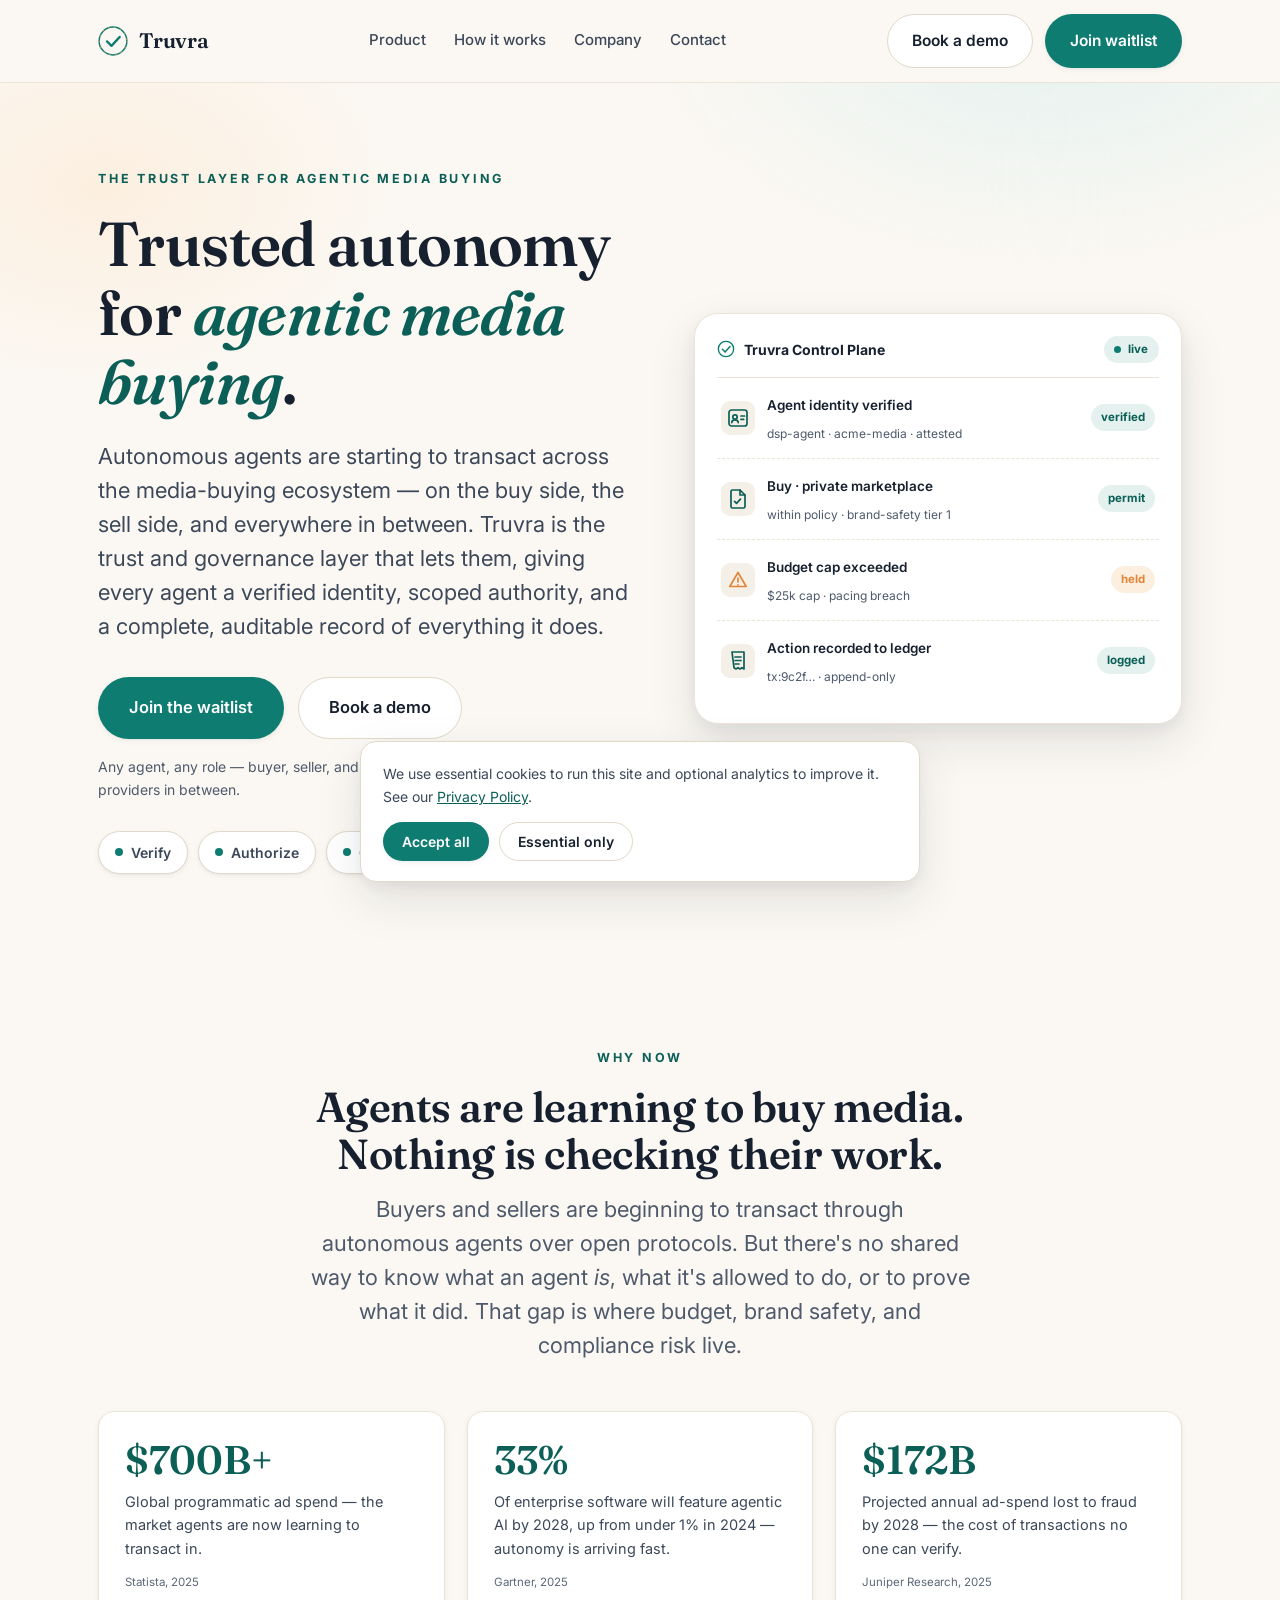
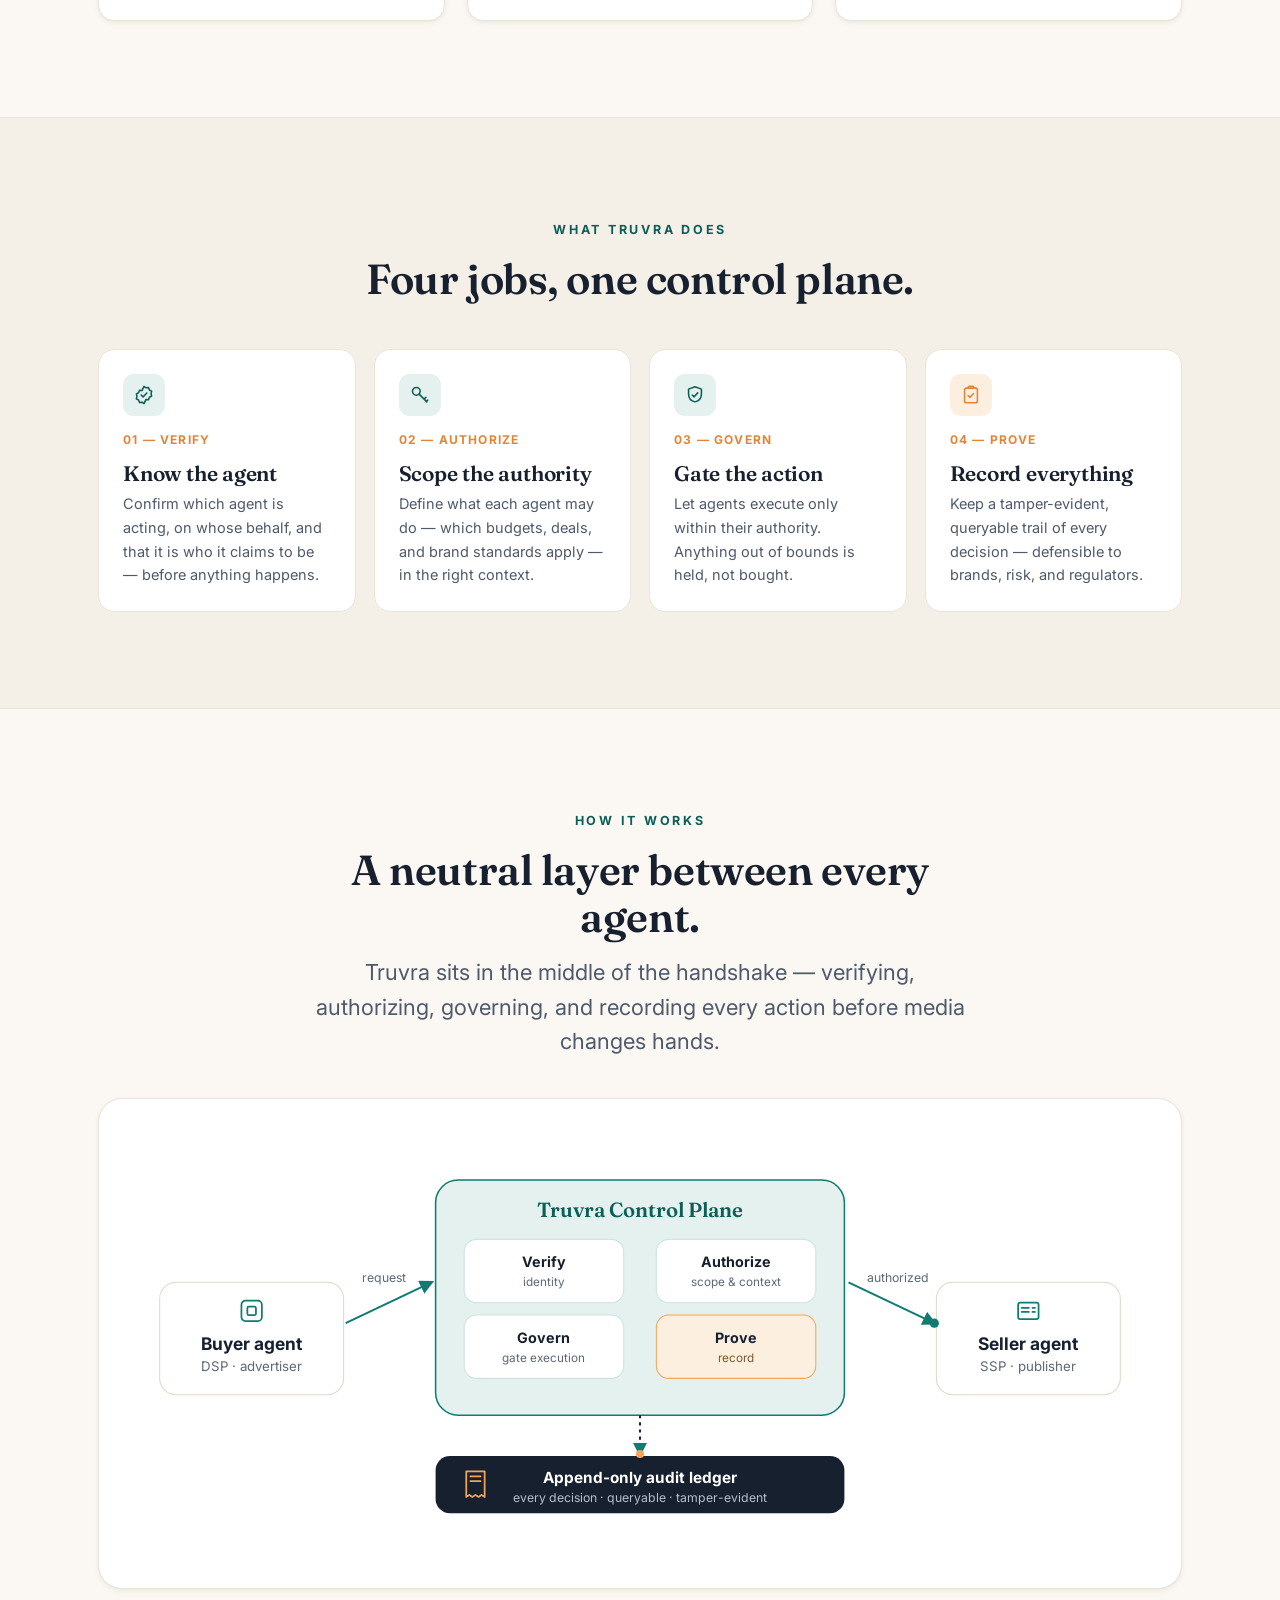
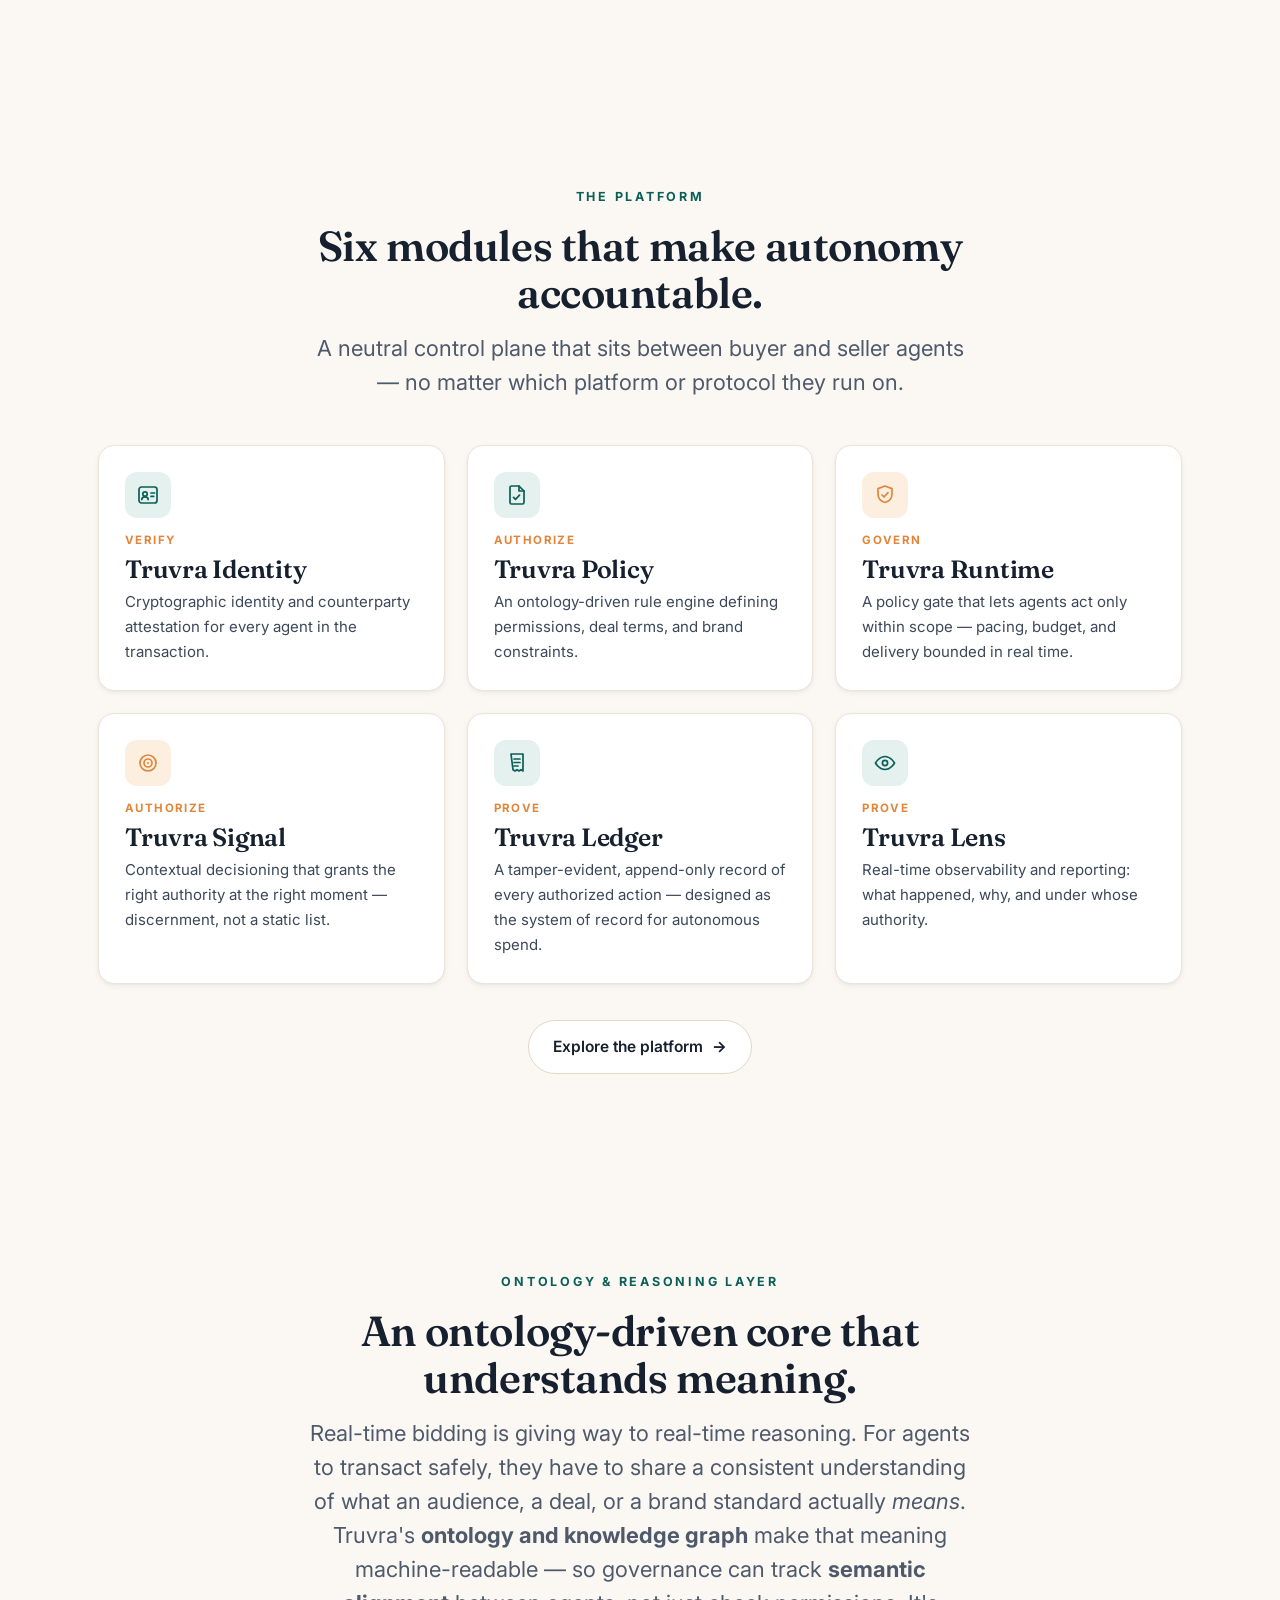
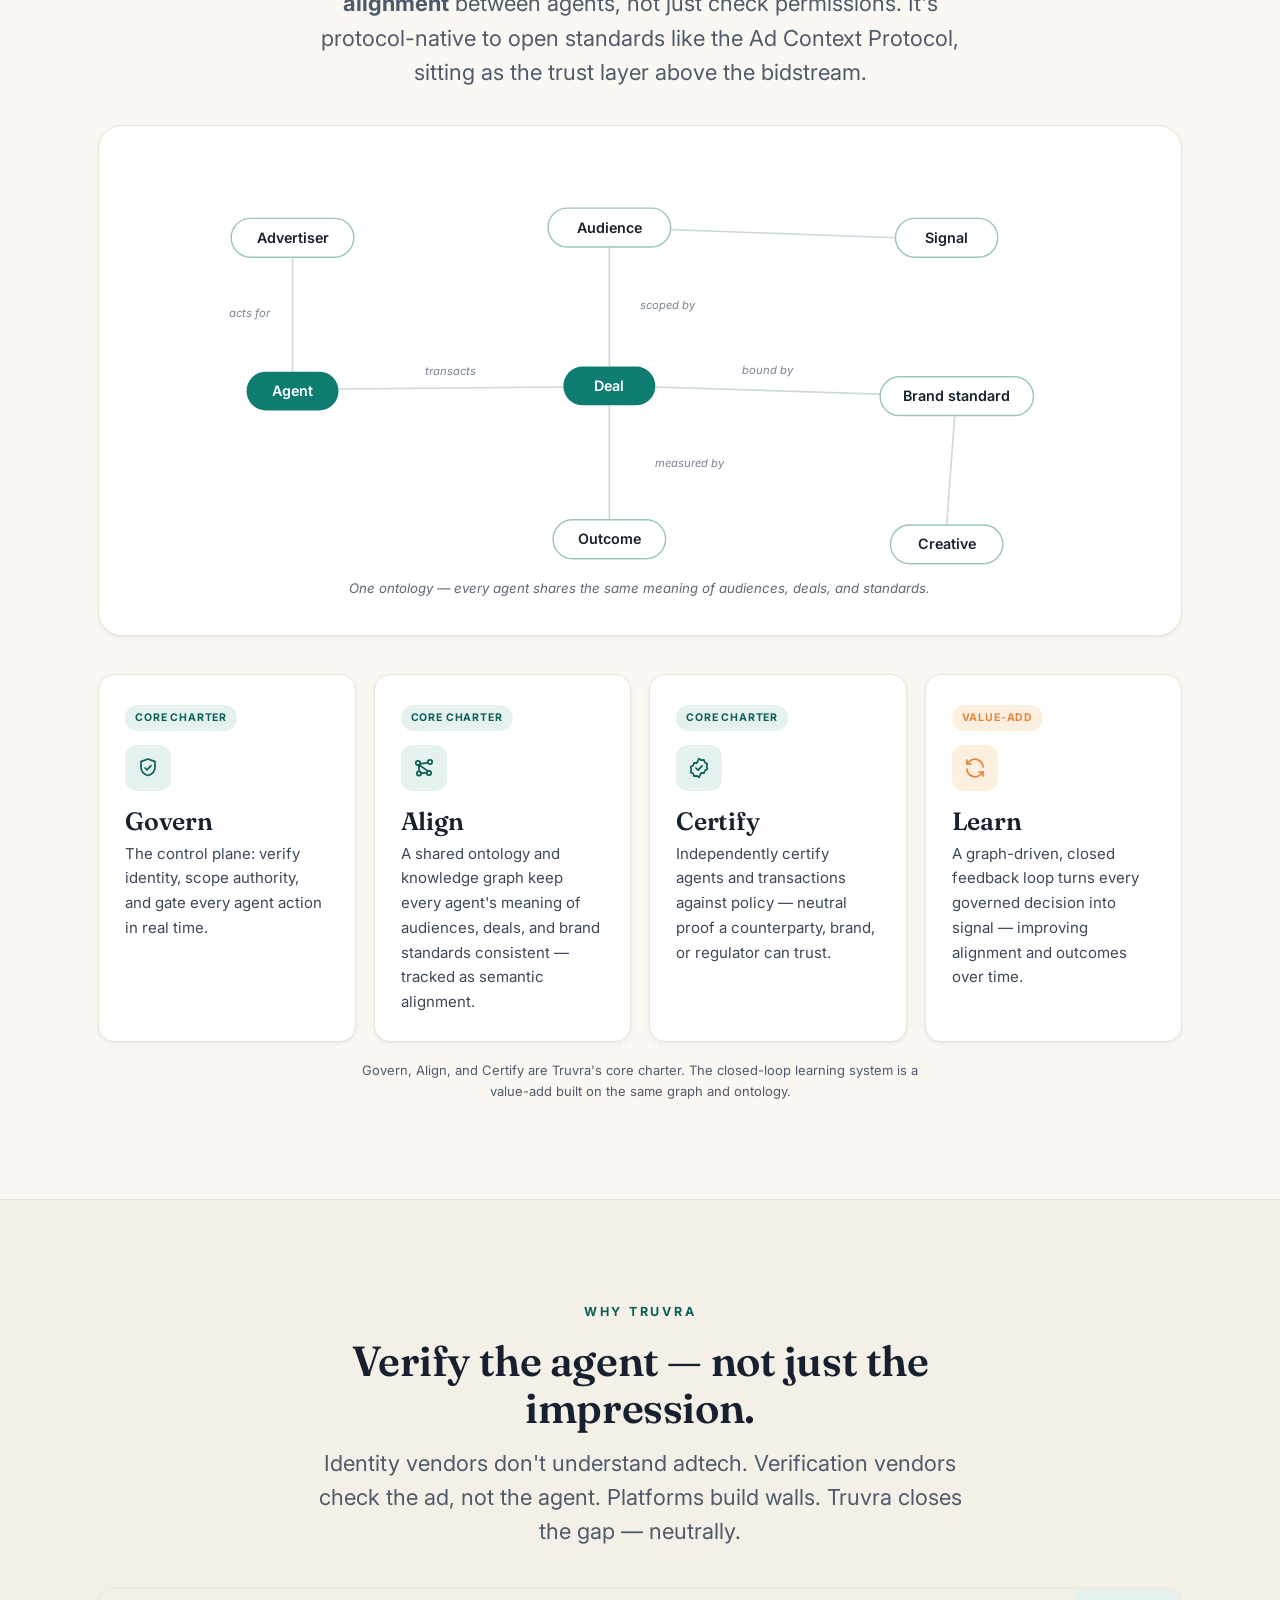
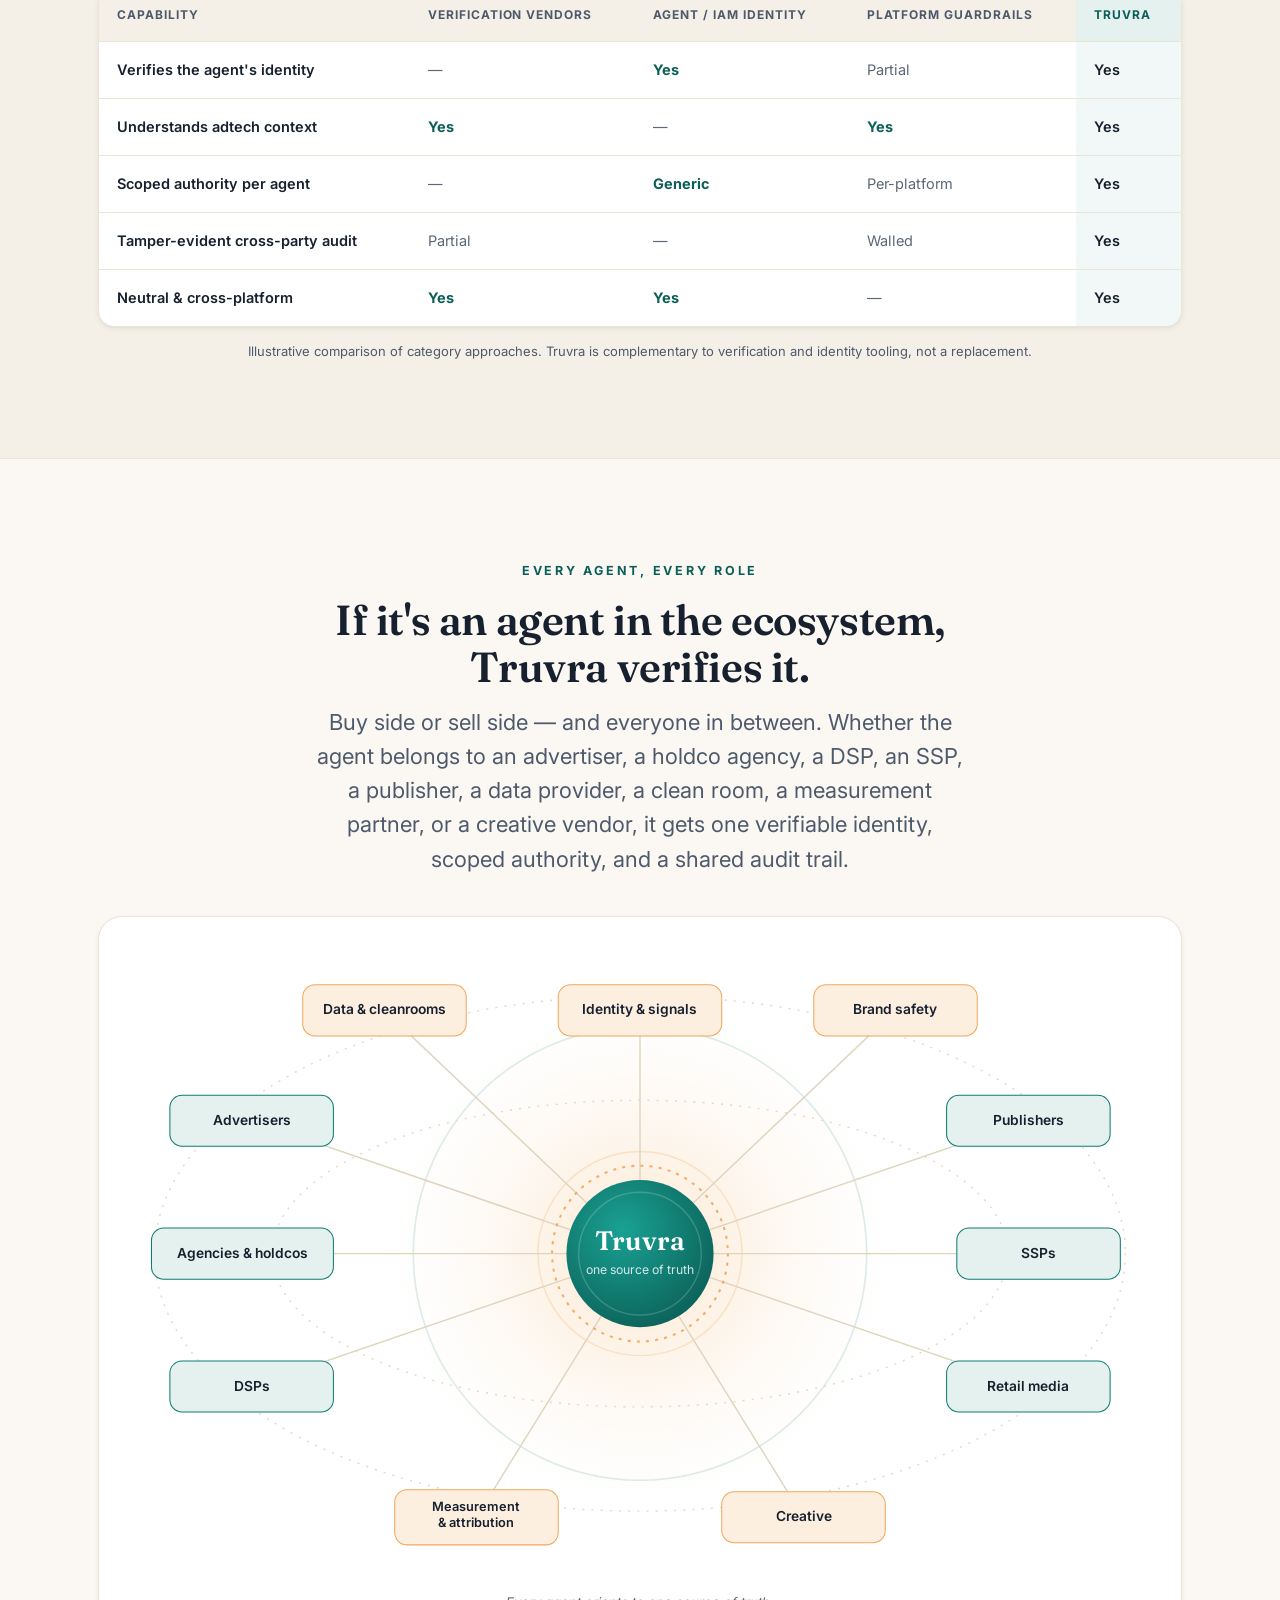
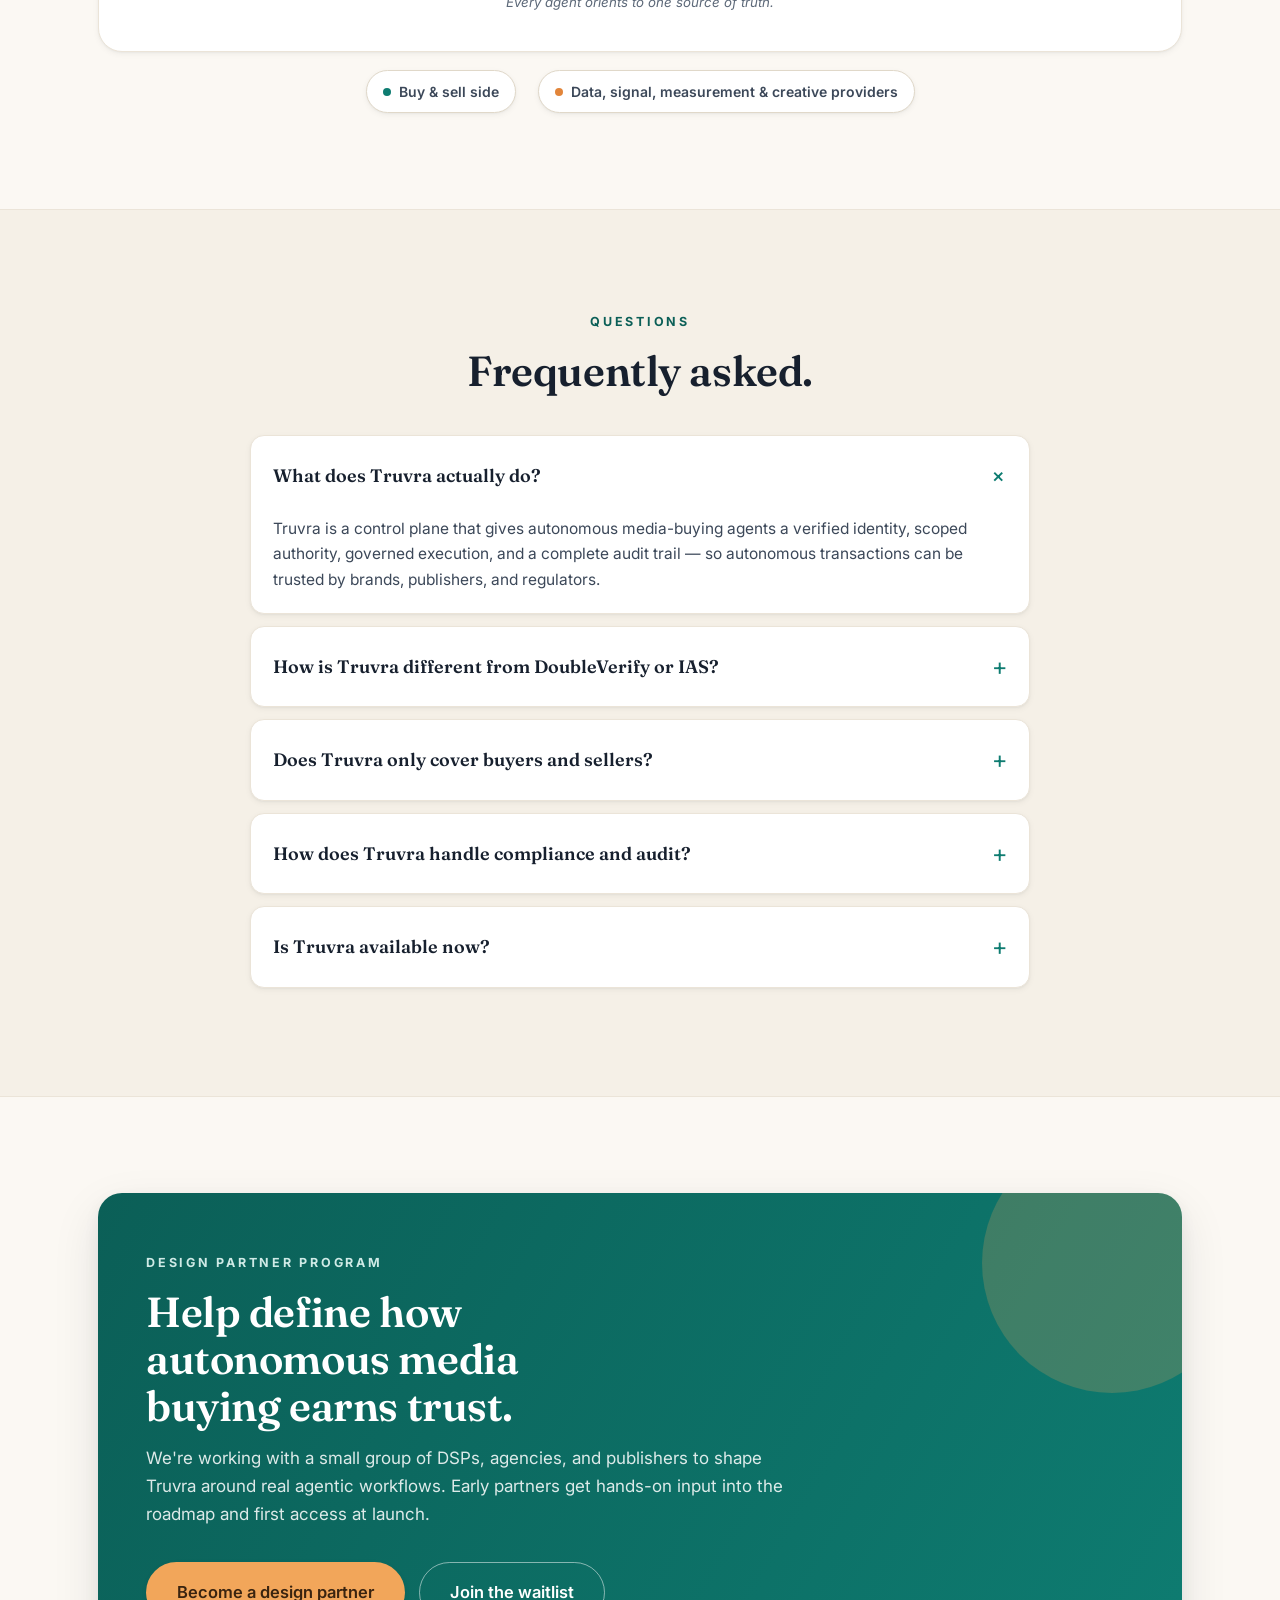
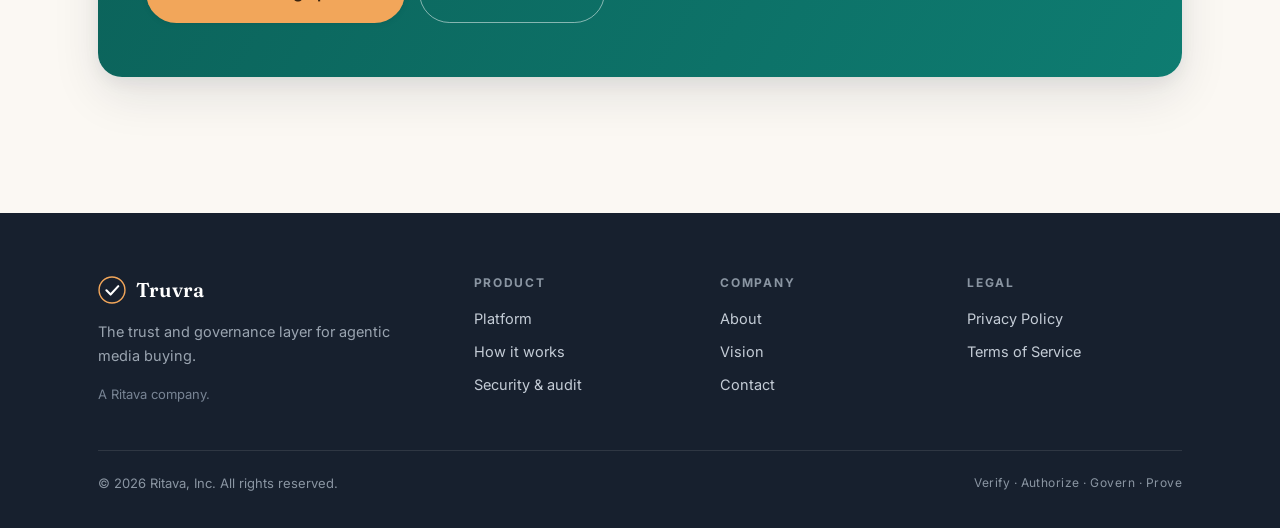
==== commit f4828eba: "Cosmology motion: radiating logo + radiating ecosystem core" ====
--- a/index.html
+++ b/index.html
@@ -237,6 +237,21 @@
         <text x="500" y="346" font-family="Inter,sans-serif" font-size="15" font-weight="700" fill="#FFFFFF" text-anchor="middle">Append-only audit ledger</text>
         <text x="500" y="365" font-family="Inter,sans-serif" font-size="12" fill="#B6C0CC" text-anchor="middle">every decision · queryable · tamper-evident</text>
         <line x1="500" y1="280" x2="500" y2="318" stroke="#17202E" stroke-width="2" stroke-dasharray="3 4" marker-end="url(#arr)"/>
+        <!-- animated signal flowing through the control plane (hidden for reduced-motion) -->
+        <circle class="flow-dot" r="4.5" fill="#0E7C71" opacity="0">
+          <animate attributeName="cx" values="212;296;296" keyTimes="0;0.3;1" dur="3s" repeatCount="indefinite"/>
+          <animate attributeName="cy" values="190;150;150" keyTimes="0;0.3;1" dur="3s" repeatCount="indefinite"/>
+          <animate attributeName="opacity" values="0;1;1;0;0" keyTimes="0;0.04;0.3;0.33;1" dur="3s" repeatCount="indefinite"/>
+        </circle>
+        <circle class="flow-dot" cx="500" r="4" fill="#F2A65A" opacity="0">
+          <animate attributeName="cy" values="280;318;318" keyTimes="0;0.4;1" dur="3s" begin="0.7s" repeatCount="indefinite"/>
+          <animate attributeName="opacity" values="0;1;1;0;0" keyTimes="0;0.05;0.4;0.43;1" dur="3s" begin="0.7s" repeatCount="indefinite"/>
+        </circle>
+        <circle class="flow-dot" r="4.5" fill="#0E7C71" opacity="0">
+          <animate attributeName="cx" values="704;788;788" keyTimes="0;0.3;1" dur="3s" begin="1.1s" repeatCount="indefinite"/>
+          <animate attributeName="cy" values="150;190;190" keyTimes="0;0.3;1" dur="3s" begin="1.1s" repeatCount="indefinite"/>
+          <animate attributeName="opacity" values="0;1;1;0;0" keyTimes="0;0.04;0.3;0.33;1" dur="3s" begin="1.1s" repeatCount="indefinite"/>
+        </circle>
       </svg>
     </div>
   </div>
@@ -367,6 +382,15 @@
           <radialGradient id="eco-core" cx="38%" cy="34%" r="75%"><stop offset="0%" stop-color="#1AA193"/><stop offset="100%" stop-color="#0B5F57"/></radialGradient>
         </defs>
         <circle cx="500" cy="300" r="250" fill="url(#eco-glow)"/>
+        <!-- order radiating outward from the source of truth (hidden for reduced-motion) -->
+        <circle cx="500" cy="300" r="86" fill="none" stroke="#0E7C71" stroke-width="1.6" class="flow-dot" opacity="0">
+          <animate attributeName="r" values="86;330" dur="5s" repeatCount="indefinite"/>
+          <animate attributeName="opacity" values="0.32;0" dur="5s" repeatCount="indefinite"/>
+        </circle>
+        <circle cx="500" cy="300" r="86" fill="none" stroke="#F2A65A" stroke-width="1.4" class="flow-dot" opacity="0">
+          <animate attributeName="r" values="86;330" dur="5s" begin="2.5s" repeatCount="indefinite"/>
+          <animate attributeName="opacity" values="0.28;0" dur="5s" begin="2.5s" repeatCount="indefinite"/>
+        </circle>
         <g fill="none" stroke="#E6D9C4" stroke-width="1.4">
           <ellipse cx="500" cy="300" rx="360" ry="150" stroke-dasharray="2 7"/>
           <ellipse cx="500" cy="300" rx="475" ry="252" stroke-dasharray="2 7"/>
--- a/styles.css
+++ b/styles.css
@@ -308,3 +308,35 @@
 .card .tag-add{color:var(--apricot-deep);background:var(--apricot-tint)}
 .stage h3{display:flex;align-items:center;gap:8px}
 .stage .step-n{font-family:"Inter",sans-serif;font-size:12px;font-weight:700;color:var(--muted-2)}
+
+/* ---------- motion: "live" control-plane card + diagram signals ---------- */
+.cp-badge{position:relative}
+/* reduced-motion users: hide moving SVG signal dots, no card animation */
+@media (prefers-reduced-motion: reduce){ .flow-dot{display:none} }
+
+@media (prefers-reduced-motion: no-preference){
+  /* rows stream in like a live feed */
+  .cp-card .cp-row{opacity:0;animation:cpRowIn .55s cubic-bezier(.2,.7,.3,1) forwards}
+  .cp-card .cp-row:nth-child(2){animation-delay:.25s}
+  .cp-card .cp-row:nth-child(3){animation-delay:.55s}
+  .cp-card .cp-row:nth-child(4){animation-delay:.85s}
+  .cp-card .cp-row:nth-child(5){animation-delay:1.15s}
+  @keyframes cpRowIn{from{opacity:0;transform:translateY(10px)}to{opacity:1;transform:none}}
+  /* pulsing live dot on the badge */
+  .cp-badge{padding-left:24px}
+  .cp-badge::before{content:"";position:absolute;left:10px;top:50%;width:7px;height:7px;margin-top:-3.5px;border-radius:50%;background:var(--teal);animation:cpLive 1.9s ease-out infinite}
+  @keyframes cpLive{0%{box-shadow:0 0 0 0 rgba(14,124,113,.5)}70%{box-shadow:0 0 0 8px rgba(14,124,113,0)}100%{box-shadow:0 0 0 0 rgba(14,124,113,0)}}
+  /* the "held" alert breathes to draw the eye */
+  .cp-status.cp-hold{animation:cpHold 2.4s ease-in-out infinite}
+  @keyframes cpHold{0%,100%{box-shadow:0 0 0 0 rgba(242,166,90,0)}50%{box-shadow:0 0 0 4px rgba(242,166,90,.28)}}
+
+  /* animated logo: the apricot ring slowly orbits; the check draws in on load */
+  .brand .logo circle[stroke-dasharray]{transform-origin:20px 20px;animation:logoOrbit 26s linear infinite}
+  @keyframes logoOrbit{to{transform:rotate(360deg)}}
+  .brand .logo path{stroke-dasharray:42;stroke-dashoffset:42;animation:logoDraw 1.1s ease forwards .25s}
+  @keyframes logoDraw{to{stroke-dashoffset:0}}
+  .brand:hover .logo circle[stroke-dasharray]{animation-duration:6s}
+  /* the mark radiates order as it draws in (one-time, like a sunrise) */
+  .brand .logo{animation:logoRadiate 1.9s ease-out .2s 1}
+  @keyframes logoRadiate{0%{filter:drop-shadow(0 0 0 rgba(14,124,113,0))}30%{filter:drop-shadow(0 0 7px rgba(14,124,113,.55))}100%{filter:drop-shadow(0 0 0 rgba(14,124,113,0))}}
+}
